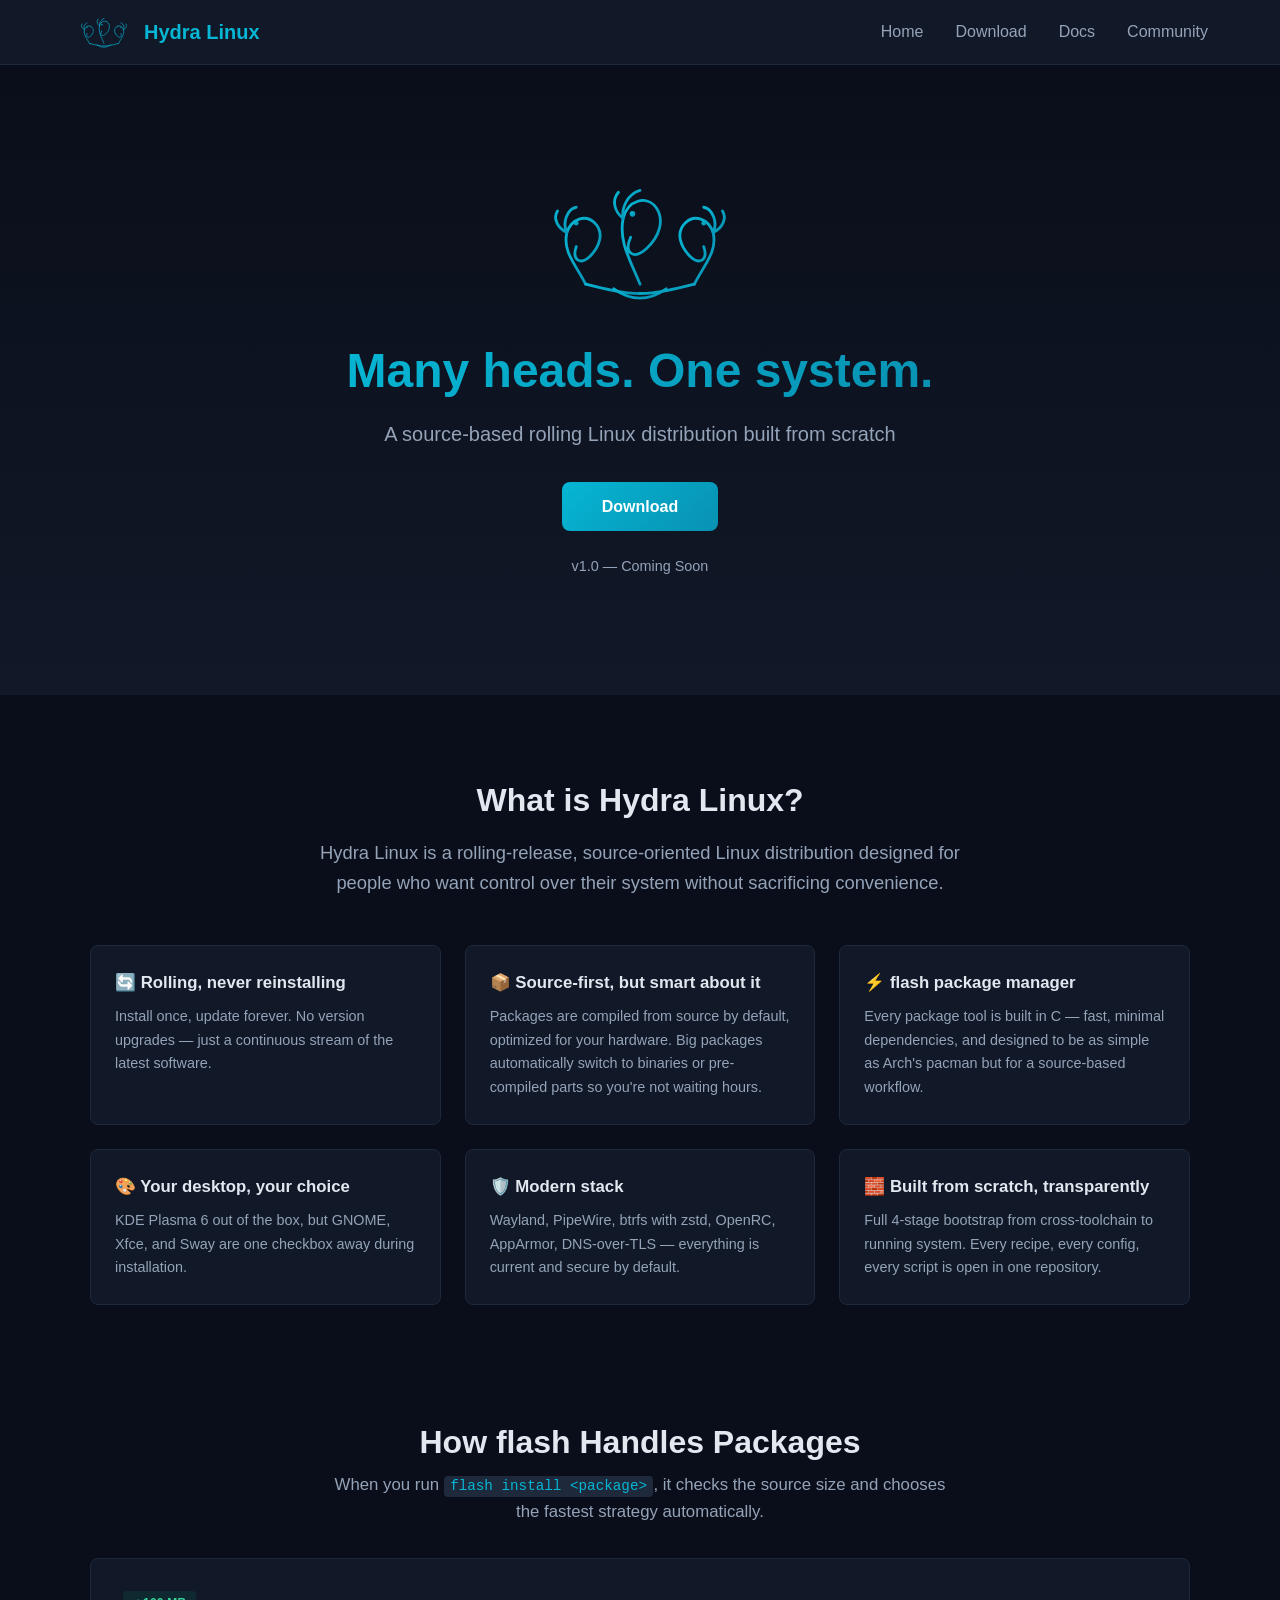
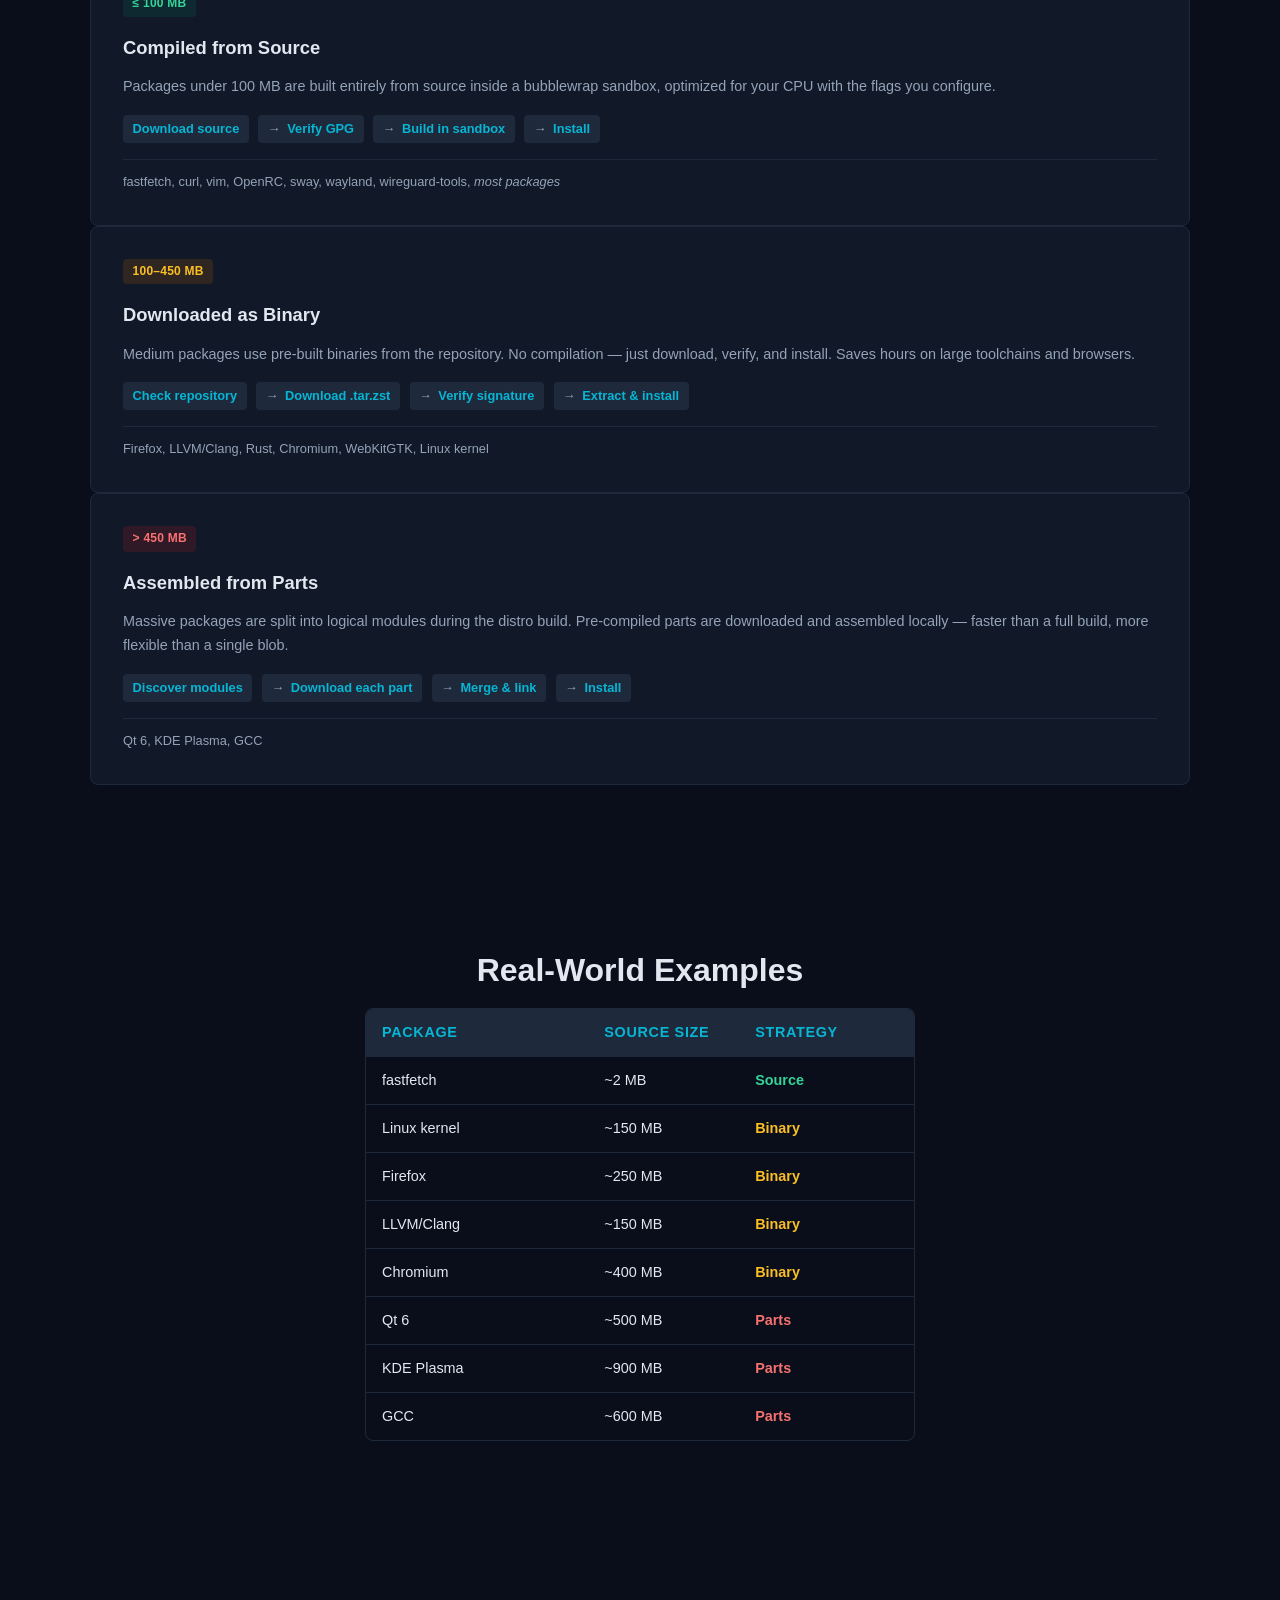
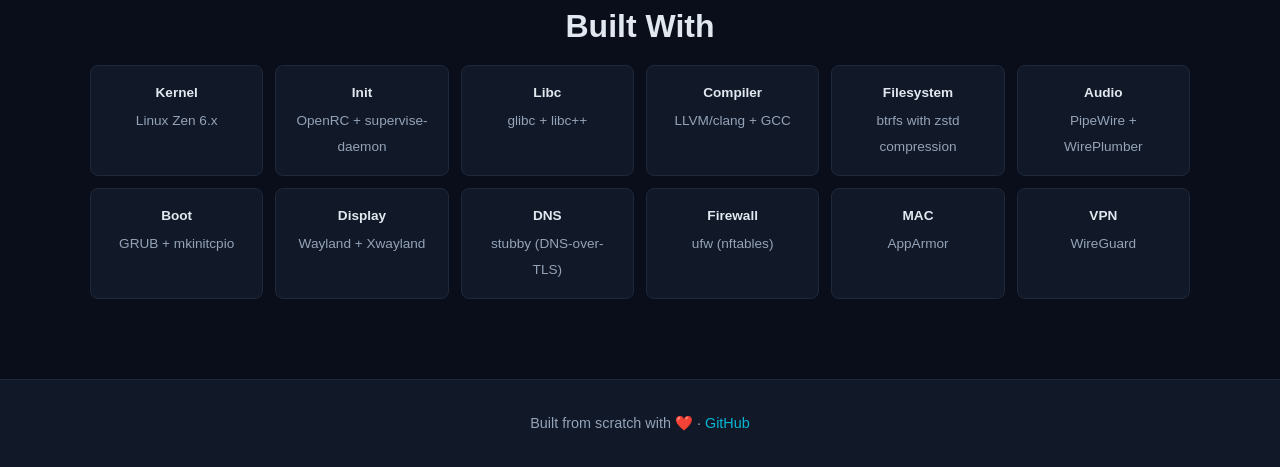
==== docs/index.html @ ce66e2d3 "Redesign homepage: cleaner tiers, added 'What is Hydra Linux?' section" ====
<!DOCTYPE html>
<html lang="en">
<head>
<meta charset="UTF-8">
<meta name="viewport" content="width=device-width,initial-scale=1.0">
<title>Hydra Linux — Many heads. One system.</title>
<link rel="stylesheet" href="css/style.css">
<link rel="icon" type="image/svg+xml" href="assets/logo.svg">
</head>
<body>
<nav><div class="nav-inner">
<a href="/" class="logo"><img src="assets/logo.svg" alt="" height="32"><span>Hydra Linux</span></a>
<div class="nav-links"><a href="/">Home</a><a href="download.html">Download</a><a href="pages/docs.html">Docs</a><a href="pages/community.html">Community</a></div>
</div></nav>

<section class="hero"><div class="hero-content">
<img src="assets/logo.svg" alt="" class="hero-logo">
<h1>Many heads. One system.</h1>
<p class="subtitle">A source-based rolling Linux distribution built from scratch</p>
<a href="download.html" class="btn-primary">Download</a>
<p class="release-info">v1.0 — Coming Soon</p>
</div></section>

<section class="about"><div class="about-inner">
<h2>What is Hydra Linux?</h2>
<p class="about-lede">Hydra Linux is a rolling-release, source-oriented Linux distribution designed for people who want control over their system without sacrificing convenience.</p>
<div class="about-grid">
<div class="about-item">
<h4>🔄 Rolling, never reinstalling</h4>
<p>Install once, update forever. No version upgrades — just a continuous stream of the latest software.</p>
</div>
<div class="about-item">
<h4>📦 Source-first, but smart about it</h4>
<p>Packages are compiled from source by default, optimized for your hardware. Big packages automatically switch to binaries or pre-compiled parts so you're not waiting hours.</p>
</div>
<div class="about-item">
<h4>⚡ flash package manager</h4>
<p>Every package tool is built in C — fast, minimal dependencies, and designed to be as simple as Arch's pacman but for a source-based workflow.</p>
</div>
<div class="about-item">
<h4>🎨 Your desktop, your choice</h4>
<p>KDE Plasma 6 out of the box, but GNOME, Xfce, and Sway are one checkbox away during installation.</p>
</div>
<div class="about-item">
<h4>🛡️ Modern stack</h4>
<p>Wayland, PipeWire, btrfs with zstd, OpenRC, AppArmor, DNS-over-TLS — everything is current and secure by default.</p>
</div>
<div class="about-item">
<h4>🧱 Built from scratch, transparently</h4>
<p>Full 4-stage bootstrap from cross-toolchain to running system. Every recipe, every config, every script is open in one repository.</p>
</div>
</div>
</div></section>

<section class="section-header"><h2>How flash Handles Packages</h2><p class="section-sub">When you run <code>flash install &lt;package&gt;</code>, it checks the source size and chooses the fastest strategy automatically.</p></section>

<section class="tiers"><div class="tiers-inner">
<div class="tier-card">
<div class="tier-label label-source">≤ 100 MB</div>
<h3>Compiled from Source</h3>
<p>Packages under 100 MB are built entirely from source inside a bubblewrap sandbox, optimized for your CPU with the flags you configure.</p>
<div class="tier-steps"><span>Download source</span><span>Verify GPG</span><span>Build in sandbox</span><span>Install</span></div>
<span class="tier-examples">fastfetch, curl, vim, OpenRC, sway, wayland, wireguard-tools, <em>most packages</em></span>
</div>

<div class="tier-card">
<div class="tier-label label-binary">100–450 MB</div>
<h3>Downloaded as Binary</h3>
<p>Medium packages use pre-built binaries from the repository. No compilation — just download, verify, and install. Saves hours on large toolchains and browsers.</p>
<div class="tier-steps"><span>Check repository</span><span>Download .tar.zst</span><span>Verify signature</span><span>Extract &amp; install</span></div>
<span class="tier-examples">Firefox, LLVM/Clang, Rust, Chromium, WebKitGTK, Linux kernel</span>
</div>

<div class="tier-card">
<div class="tier-label label-parts">> 450 MB</div>
<h3>Assembled from Parts</h3>
<p>Massive packages are split into logical modules during the distro build. Pre-compiled parts are downloaded and assembled locally — faster than a full build, more flexible than a single blob.</p>
<div class="tier-steps"><span>Discover modules</span><span>Download each part</span><span>Merge &amp; link</span><span>Install</span></div>
<span class="tier-examples">Qt 6, KDE Plasma, GCC</span>
</div>
</div></section>

<section class="examples"><div class="examples-inner">
<h2>Real-World Examples</h2>
<div class="examples-table">
<div class="ex-row ex-head"><span>Package</span><span>Source Size</span><span>Strategy</span></div>
<div class="ex-row"><span>fastfetch</span><span>~2 MB</span><span class="tag tag-source">Source</span></div>
<div class="ex-row"><span>Linux kernel</span><span>~150 MB</span><span class="tag tag-binary">Binary</span></div>
<div class="ex-row"><span>Firefox</span><span>~250 MB</span><span class="tag tag-binary">Binary</span></div>
<div class="ex-row"><span>LLVM/Clang</span><span>~150 MB</span><span class="tag tag-binary">Binary</span></div>
<div class="ex-row"><span>Chromium</span><span>~400 MB</span><span class="tag tag-binary">Binary</span></div>
<div class="ex-row"><span>Qt 6</span><span>~500 MB</span><span class="tag tag-parts">Parts</span></div>
<div class="ex-row"><span>KDE Plasma</span><span>~900 MB</span><span class="tag tag-parts">Parts</span></div>
<div class="ex-row"><span>GCC</span><span>~600 MB</span><span class="tag tag-parts">Parts</span></div>
</div>
</div></section>

<section class="specs"><div class="specs-inner">
<h2>Built With</h2>
<div class="spec-grid">
<div><strong>Kernel</strong><span>Linux Zen 6.x</span></div>
<div><strong>Init</strong><span>OpenRC + supervise-daemon</span></div>
<div><strong>Libc</strong><span>glibc + libc++</span></div>
<div><strong>Compiler</strong><span>LLVM/clang + GCC</span></div>
<div><strong>Filesystem</strong><span>btrfs with zstd compression</span></div>
<div><strong>Audio</strong><span>PipeWire + WirePlumber</span></div>
<div><strong>Boot</strong><span>GRUB + mkinitcpio</span></div>
<div><strong>Display</strong><span>Wayland + Xwayland</span></div>
<div><strong>DNS</strong><span>stubby (DNS-over-TLS)</span></div>
<div><strong>Firewall</strong><span>ufw (nftables)</span></div>
<div><strong>MAC</strong><span>AppArmor</span></div>
<div><strong>VPN</strong><span>WireGuard</span></div>
</div>
</div></section>

<footer><p>Built from scratch with ❤️ &middot; <a href="https://github.com/Hydra-Linux/hydra-linux">GitHub</a></p></footer>
</body></html>
---- docs/css/style.css ----
:root {
  --bg: #0a0e1a;
  --bg2: #111827;
  --bg3: #1e293b;
  --accent: #06b6d4;
  --accent2: #0891b2;
  --text: #e2e8f0;
  --text2: #94a3b8;
  --border: #1e293b;
  --radius: 8px;
}
* { margin: 0; padding: 0; box-sizing: border-box; }
body {
  font-family: -apple-system, BlinkMacSystemFont, "Segoe UI", Roboto, sans-serif;
  background: var(--bg); color: var(--text); line-height: 1.6; display: flex; flex-direction: column; min-height: 100vh;
}
a { color: var(--accent); text-decoration: none; }
a:hover { text-decoration: underline; }
code { color: var(--accent); background: var(--bg3); padding: 0.15rem 0.4rem; border-radius: 4px; font-size: 0.85em; }
h2 { text-align: center; font-size: 2rem; margin-bottom: 0.75rem; }

/* Navigation */
nav { background: var(--bg2); border-bottom: 1px solid var(--border); position: sticky; top: 0; z-index: 100; }
.nav-inner { max-width: 1200px; margin: 0 auto; padding: 1rem 2rem; display: flex; align-items: center; justify-content: space-between; }
.logo { display: flex; align-items: center; gap: 0.5rem; text-decoration: none; color: var(--text); font-size: 1.25rem; font-weight: 700; }
.logo span { color: var(--accent); }
.logo:hover { text-decoration: none; }
.nav-links { display: flex; gap: 2rem; }
.nav-links a { color: var(--text2); text-decoration: none; transition: color 0.2s; }
.nav-links a:hover { color: var(--accent); text-decoration: none; }

/* Hero */
.hero { display: flex; align-items: center; justify-content: center; min-height: 70vh; text-align: center; padding: 2rem; background: linear-gradient(180deg,var(--bg)0%,var(--bg2)100%); }
.hero-content { max-width: 700px; }
.hero-logo { height: 120px; margin-bottom: 1.5rem; }
.hero h1 { font-size: 3rem; margin-bottom: 0.5rem; background: linear-gradient(135deg,var(--accent),var(--accent2)); -webkit-background-clip: text; -webkit-text-fill-color: transparent; background-clip: text; }
.subtitle { font-size: 1.25rem; color: var(--text2); margin-bottom: 2rem; }
.release-info { margin-top: 1.5rem; color: var(--text2); font-size: 0.9rem; }
.btn-primary {
  display: inline-block; padding: 0.75rem 2.5rem;
  background: linear-gradient(135deg,var(--accent),var(--accent2)); color: #fff; text-decoration: none;
  border-radius: var(--radius); font-weight: 600; transition: transform 0.2s, box-shadow 0.2s;
}
.btn-primary:hover { transform: translateY(-2px); box-shadow: 0 4px 20px rgba(6,182,212,0.3); text-decoration: none; }

/* About */
.about, .tiers, .examples, .specs { padding: 5rem 2rem; }
.about-inner, .tiers-inner, .examples-inner, .specs-inner { max-width: 1100px; margin: 0 auto; }
.about-lede { text-align: center; color: var(--text2); font-size: 1.15rem; max-width: 700px; margin: 0 auto 3rem; }
.about-grid { display: grid; grid-template-columns: repeat(auto-fit,minmax(300px,1fr)); gap: 1.5rem; }
.about-item { background: var(--bg2); border: 1px solid var(--border); border-radius: var(--radius); padding: 1.5rem; transition: border-color 0.2s; }
.about-item:hover { border-color: var(--accent); }
.about-item h4 { margin-bottom: 0.5rem; font-size: 1.05rem; }
.about-item p { color: var(--text2); font-size: 0.9rem; line-height: 1.65; }

/* Section headers */
.section-header { text-align: center; padding: 2rem 2rem 0; margin: 0 auto; max-width: 700px; }
.section-sub { color: var(--text2); font-size: 1.05rem; margin-top: -0.5rem; }

/* Tier cards */
.tiers { padding-top: 2rem; }
.tier-cards { display: grid; grid-template-columns: repeat(3,1fr); gap: 1.5rem; }
.tier-card { background: var(--bg2); border: 1px solid var(--border); border-radius: var(--radius); padding: 2rem; display: flex; flex-direction: column; transition: border-color 0.2s; }
.tier-card:hover { border-color: var(--accent); }
.tier-label { display: inline-block; padding: 0.2rem 0.6rem; border-radius: 4px; font-size: 0.75rem; font-weight: 700; letter-spacing: 0.02em; margin-bottom: 1rem; width: fit-content; }
.label-source { background: rgba(5,150,105,0.15); color: #34d399; }
.label-binary { background: rgba(217,119,6,0.15); color: #fbbf24; }
.label-parts { background: rgba(220,38,38,0.15); color: #f87171; }
.tier-card h3 { font-size: 1.15rem; margin-bottom: 0.75rem; }
.tier-card p { color: var(--text2); font-size: 0.9rem; line-height: 1.7; flex: 1; }
.tier-steps { display: flex; flex-wrap: wrap; gap: 0.3rem; margin: 1rem 0; }
.tier-steps span {
  background: var(--bg3); padding: 0.25rem 0.6rem; border-radius: 4px; font-size: 0.8rem; color: var(--accent); font-weight: 600;
}
.tier-steps span + span { margin-left: 0.3rem; }
.tier-steps span + span::before { content: "→"; color: var(--text2); margin-right: 0.4rem; font-weight: 400; }
.tier-examples { font-size: 0.8rem; color: var(--text2); padding-top: 0.75rem; border-top: 1px solid var(--border); }
.tier-examples em { color: var(--text2); }

/* Examples table */
.examples-table { max-width: 550px; margin: 0 auto; border: 1px solid var(--border); border-radius: var(--radius); overflow: hidden; }
.ex-row { display: grid; grid-template-columns: 1.5fr 1fr 1fr; padding: 0.75rem 1rem; gap: 0.5rem; align-items: center; }
.ex-row + .ex-row { border-top: 1px solid var(--border); }
.ex-head { background: var(--bg3); color: var(--accent); font-weight: 600; font-size: 0.85rem; text-transform: uppercase; letter-spacing: 0.05em; }
.ex-row span { font-size: 0.9rem; }
.tag { font-weight: 700; font-size: 0.85rem; }
.tag-source { color: #34d399; }
.tag-binary { color: #fbbf24; }
.tag-parts { color: #f87171; }

/* Specs grid */
.spec-grid { display: grid; grid-template-columns: repeat(auto-fit,minmax(160px,1fr)); gap: 0.75rem; }
.spec-grid div { background: var(--bg2); padding: 1rem; border-radius: var(--radius); border: 1px solid var(--border); text-align: center; }
.spec-grid strong { display: block; color: var(--text); font-size: 0.85rem; margin-bottom: 0.25rem; }
.spec-grid span { color: var(--text2); font-size: 0.85rem; }

/* Pages */
.page-header { text-align: center; padding: 4rem 2rem 2rem; background: linear-gradient(180deg,var(--bg)0%,var(--bg2)100%); }
.page-header h1 { font-size: 2.5rem; color: var(--accent); }
.download-options, .doc-links, .community-channels, .requirements { max-width: 800px; margin: 0 auto; padding: 2rem; }
.download-options { display: grid; gap: 1.5rem; }
.doc-links, .community-channels { display: grid; gap: 1.5rem; grid-template-columns: repeat(auto-fit,minmax(300px,1fr)); }
.download-card, .doc-card, .channel-card { background: var(--bg2); border: 1px solid var(--border); border-radius: var(--radius); padding: 2rem; transition: border-color 0.2s; }
.download-card:hover, .doc-card:hover, .channel-card:hover { border-color: var(--accent); }
.download-card h3, .doc-card h3, .channel-card h3 { margin-bottom: 0.75rem; color: var(--accent); }
.download-card p, .doc-card p, .channel-card p { color: var(--text2); font-size: 0.9rem; }
.coming-soon { display: inline-block; padding: 0.25rem 0.75rem; background: rgba(6,182,212,0.1); color: var(--accent); border-radius: 999px; font-size: 0.8rem; margin-top: 1rem; }
.download-card a, .doc-card a, .channel-card a { display: inline-block; margin-top: 1rem; }
.btn-secondary {
  display: inline-block; padding: 0.5rem 1.5rem; border: 1px solid var(--accent); color: var(--accent);
  text-decoration: none; border-radius: var(--radius); transition: background 0.2s;
}
.btn-secondary:hover { background: rgba(6,182,212,0.1); text-decoration: none; }
.requirements h2 { margin-bottom: 1.5rem; }
table { width: 100%; border-collapse: collapse; }
td { padding: 0.75rem 1rem; border-bottom: 1px solid var(--border); }
td:first-child { font-weight: 600; width: 40%; }
td:last-child { color: var(--text2); }

/* Footer */
footer { margin-top: auto; text-align: center; padding: 2rem; background: var(--bg2); border-top: 1px solid var(--border); color: var(--text2); font-size: 0.9rem; }
footer a { color: var(--accent); }

/* Responsive */
@media (max-width: 900px) {
  .tier-cards { grid-template-columns: 1fr; }
}
@media (max-width: 768px) {
  .hero h1 { font-size: 2rem; }
  .hero-logo { height: 80px; }
  .nav-links { gap: 1rem; }
  .about-grid { grid-template-columns: 1fr; }
  .ex-row { grid-template-columns: 1fr 1fr 1fr; font-size: 0.85rem; }
  .doc-links, .community-channels { grid-template-columns: 1fr; }
}
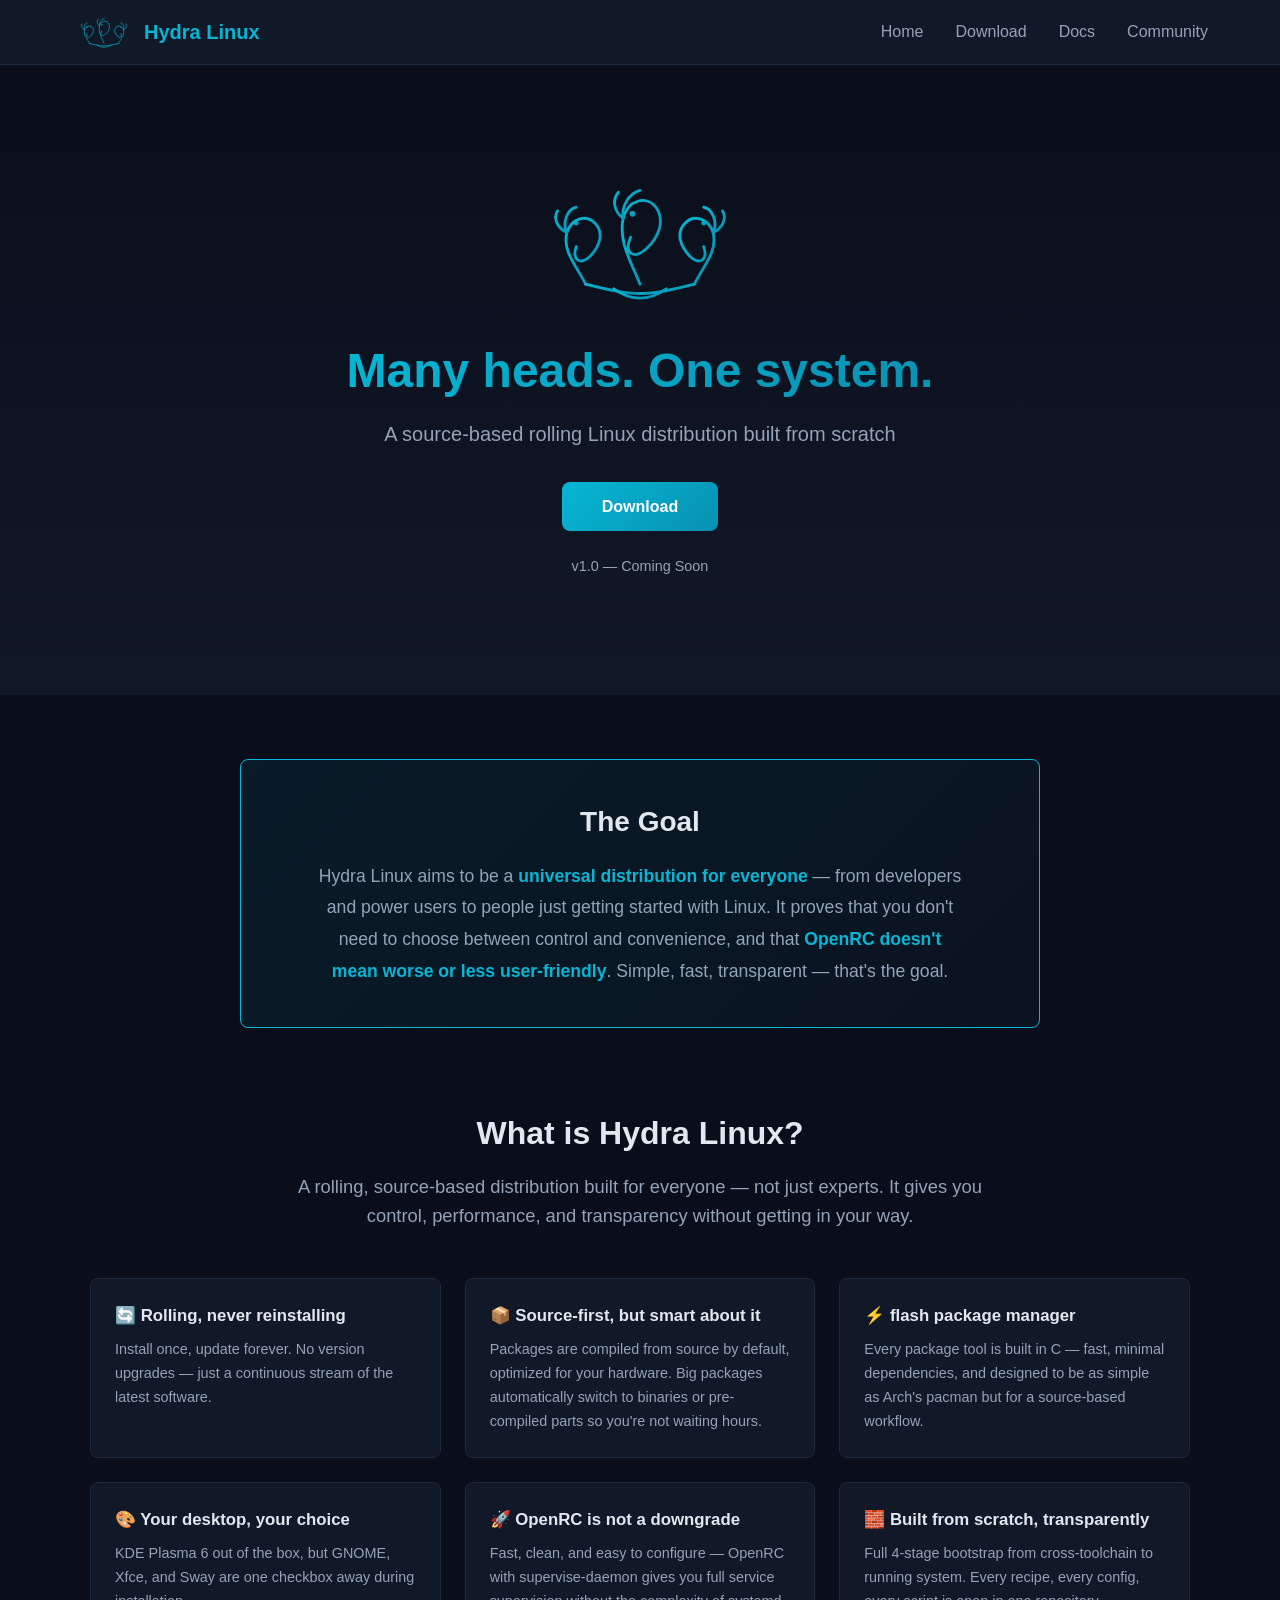
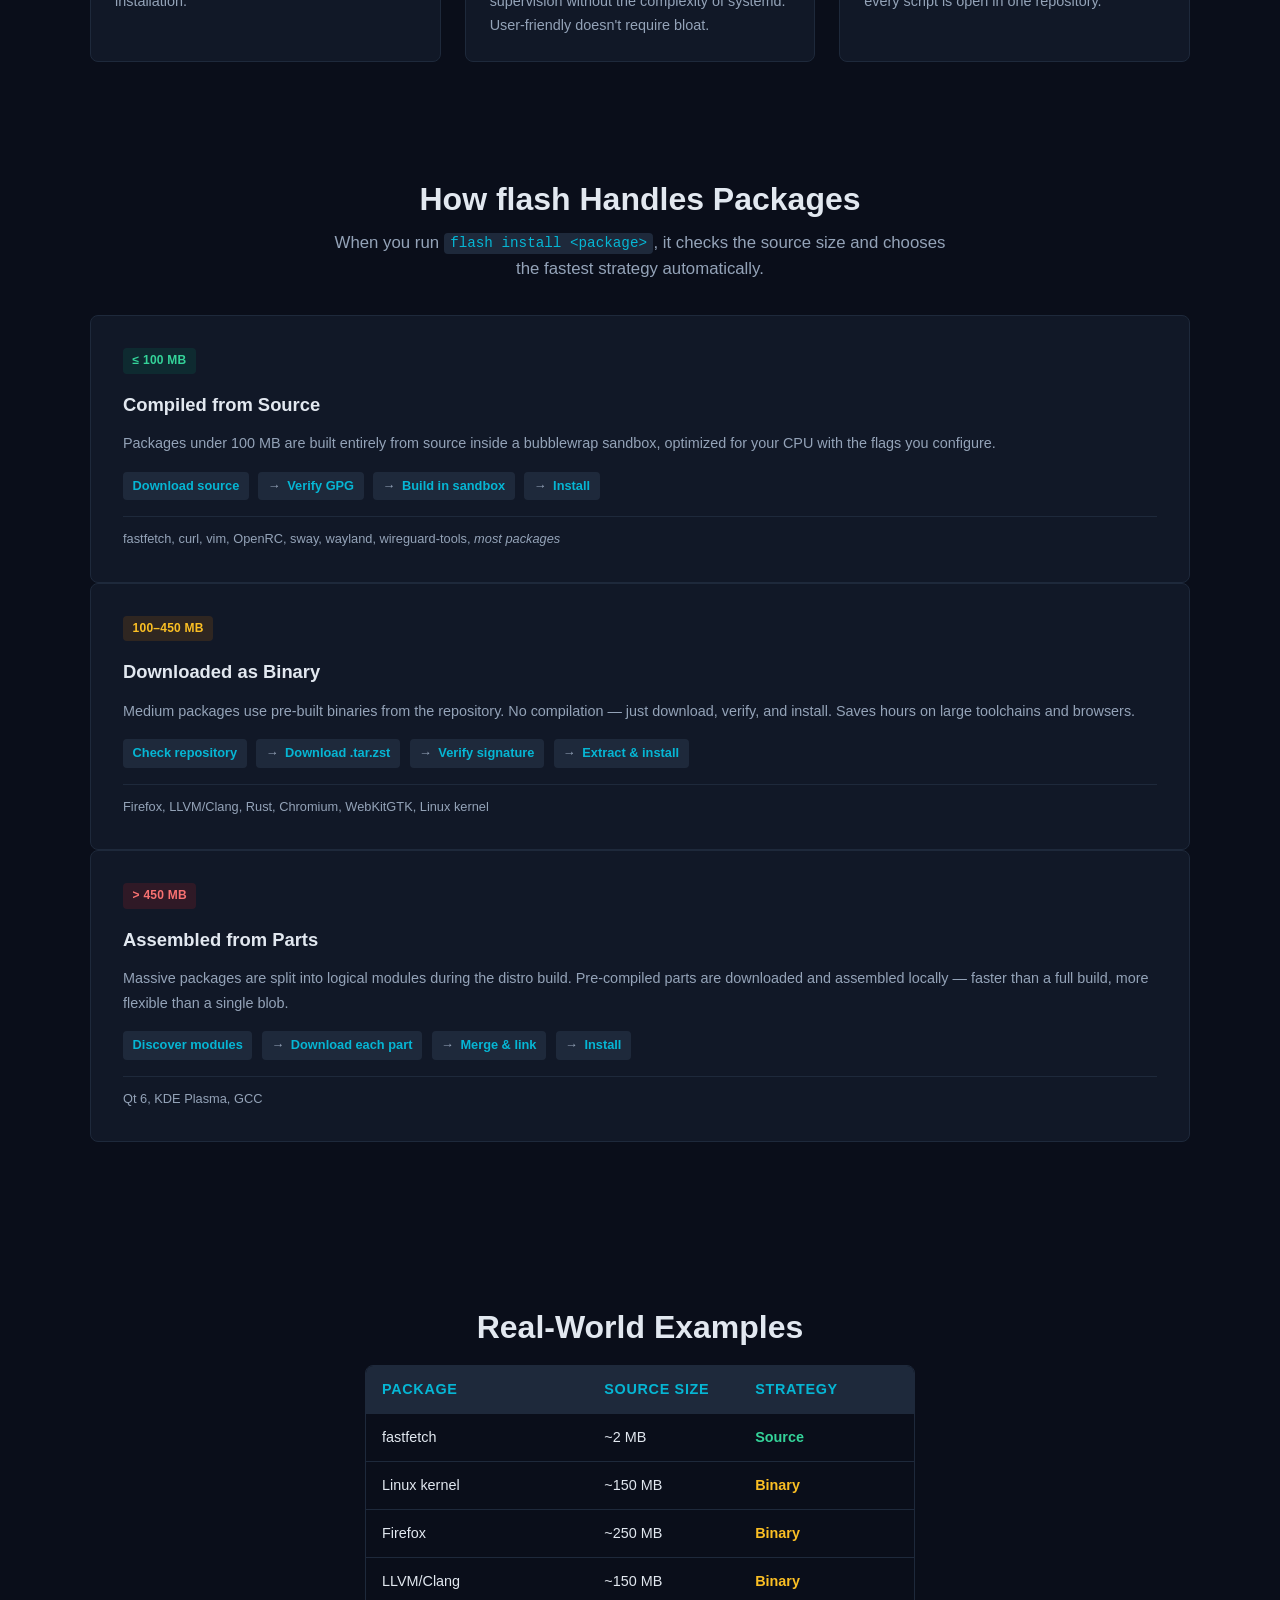
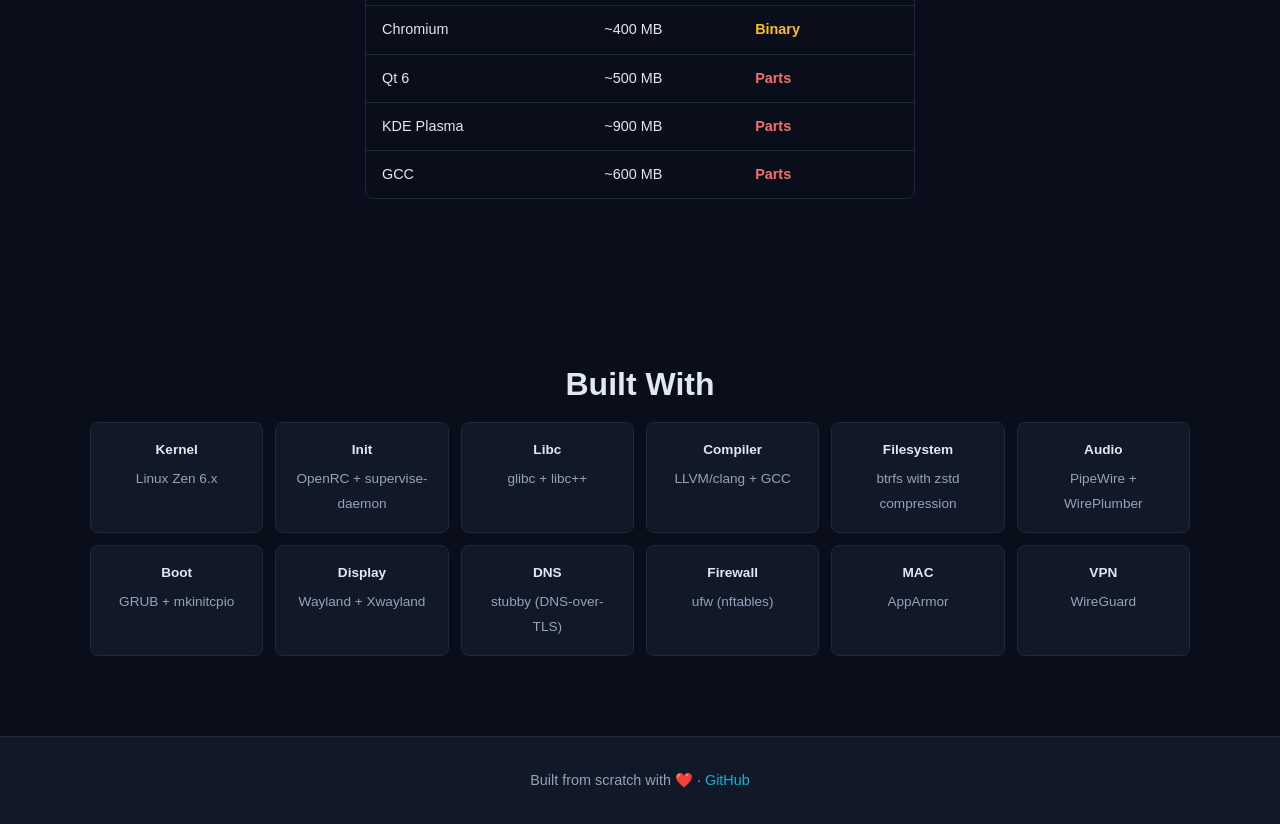
==== commit 9aef28ea: "Add project goal: universal distro + OpenRC isn't a downgrade" ====
--- a/docs/index.html
+++ b/docs/index.html
@@ -21,9 +21,16 @@
 <p class="release-info">v1.0 — Coming Soon</p>
 </div></section>
 
+<section class="philosophy"><div class="philosophy-inner">
+<div class="philosophy-card">
+<h2>The Goal</h2>
+<p>Hydra Linux aims to be a <strong>universal distribution for everyone</strong> — from developers and power users to people just getting started with Linux. It proves that you don't need to choose between control and convenience, and that <strong>OpenRC doesn't mean worse or less user-friendly</strong>. Simple, fast, transparent — that's the goal.</p>
+</div>
+</div></section>
+
 <section class="about"><div class="about-inner">
 <h2>What is Hydra Linux?</h2>
-<p class="about-lede">Hydra Linux is a rolling-release, source-oriented Linux distribution designed for people who want control over their system without sacrificing convenience.</p>
+<p class="about-lede">A rolling, source-based distribution built for everyone — not just experts. It gives you control, performance, and transparency without getting in your way.</p>
 <div class="about-grid">
 <div class="about-item">
 <h4>🔄 Rolling, never reinstalling</h4>
@@ -42,8 +49,8 @@
 <p>KDE Plasma 6 out of the box, but GNOME, Xfce, and Sway are one checkbox away during installation.</p>
 </div>
 <div class="about-item">
-<h4>🛡️ Modern stack</h4>
-<p>Wayland, PipeWire, btrfs with zstd, OpenRC, AppArmor, DNS-over-TLS — everything is current and secure by default.</p>
+<h4>🚀 OpenRC is not a downgrade</h4>
+<p>Fast, clean, and easy to configure — OpenRC with supervise-daemon gives you full service supervision without the complexity of systemd. User-friendly doesn't require bloat.</p>
 </div>
 <div class="about-item">
 <h4>🧱 Built from scratch, transparently</h4>
--- a/docs/css/style.css
+++ b/docs/css/style.css
@@ -42,6 +42,17 @@
   border-radius: var(--radius); font-weight: 600; transition: transform 0.2s, box-shadow 0.2s;
 }
 .btn-primary:hover { transform: translateY(-2px); box-shadow: 0 4px 20px rgba(6,182,212,0.3); text-decoration: none; }
+
+/* Philosophy */
+.philosophy { padding: 4rem 2rem 0; }
+.philosophy-inner { max-width: 800px; margin: 0 auto; }
+.philosophy-card {
+  background: linear-gradient(135deg, rgba(6,182,212,0.08), rgba(8,145,178,0.04));
+  border: 1px solid var(--accent); border-radius: var(--radius); padding: 2.5rem 3rem; text-align: center;
+}
+.philosophy-card h2 { font-size: 1.75rem; margin-bottom: 1rem; }
+.philosophy-card p { color: var(--text2); font-size: 1.1rem; line-height: 1.8; max-width: 650px; margin: 0 auto; }
+.philosophy-card strong { color: var(--accent); }
 
 /* About */
 .about, .tiers, .examples, .specs { padding: 5rem 2rem; }
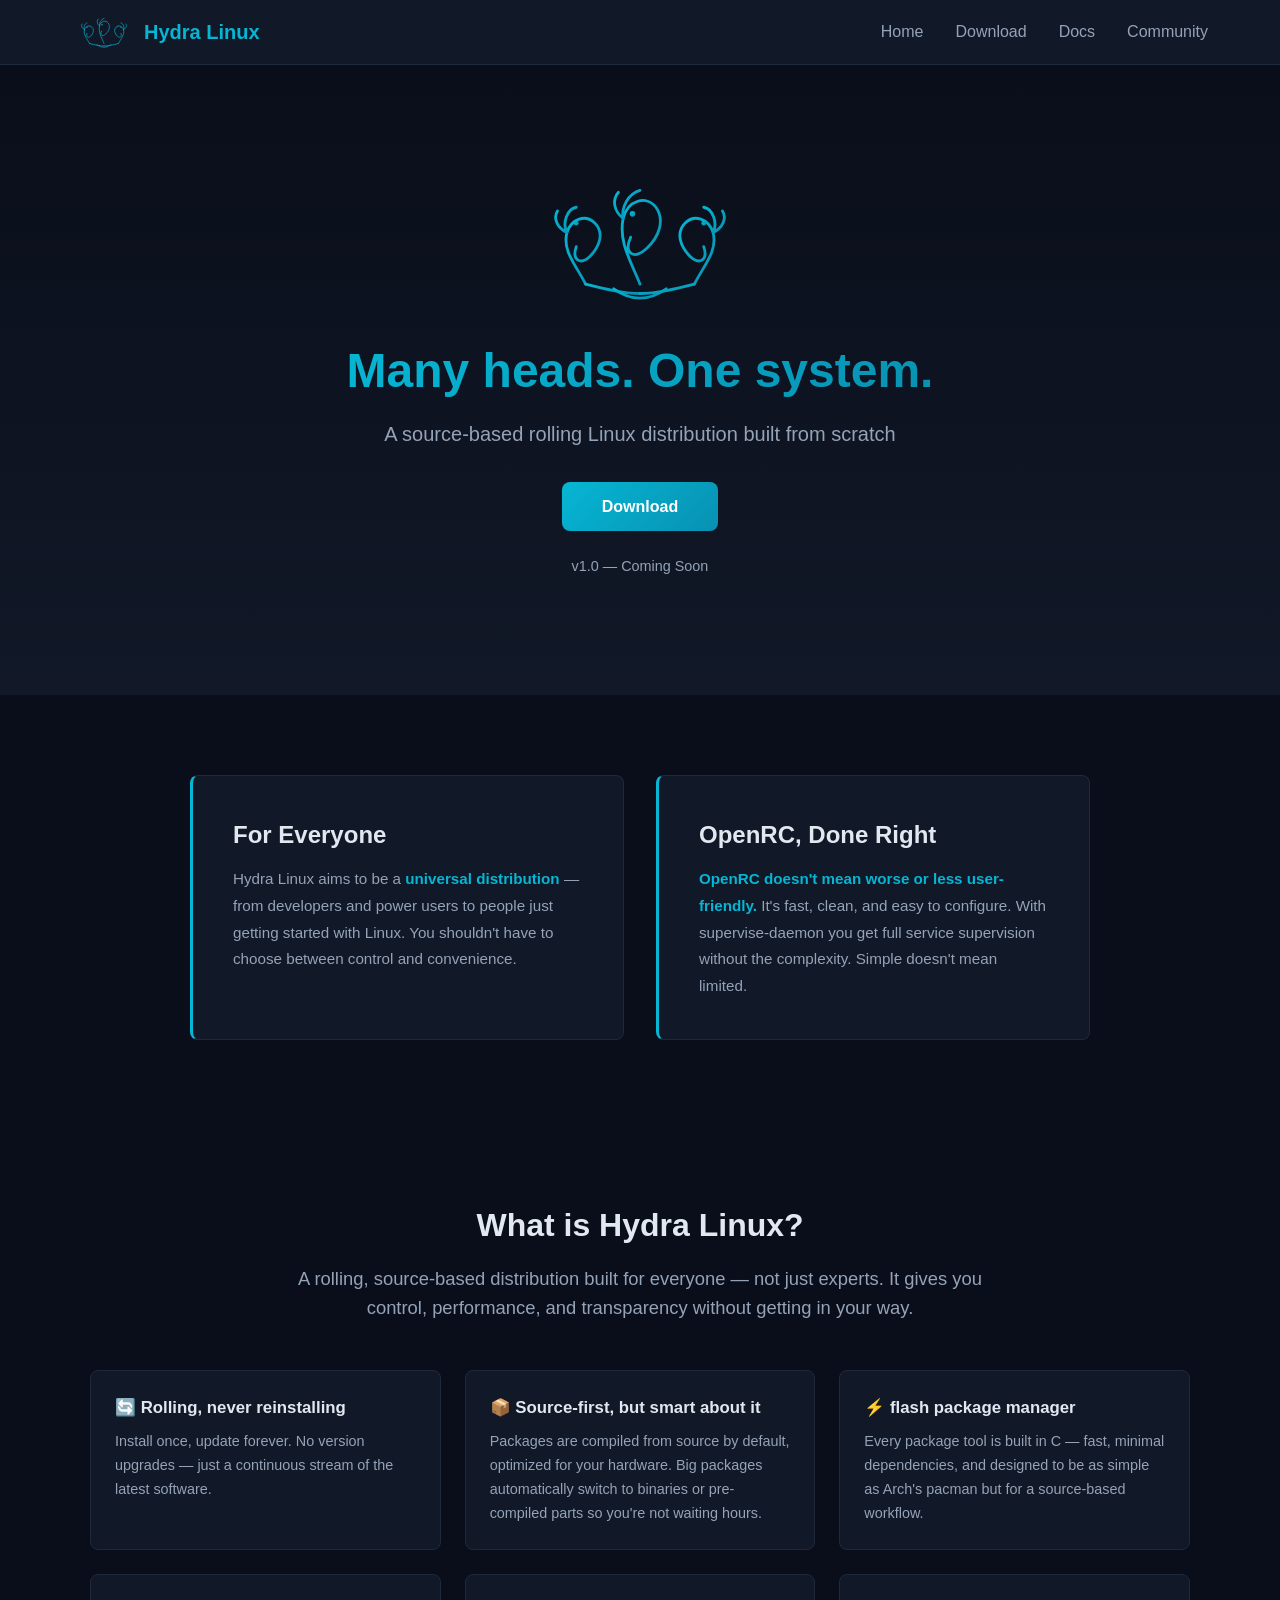
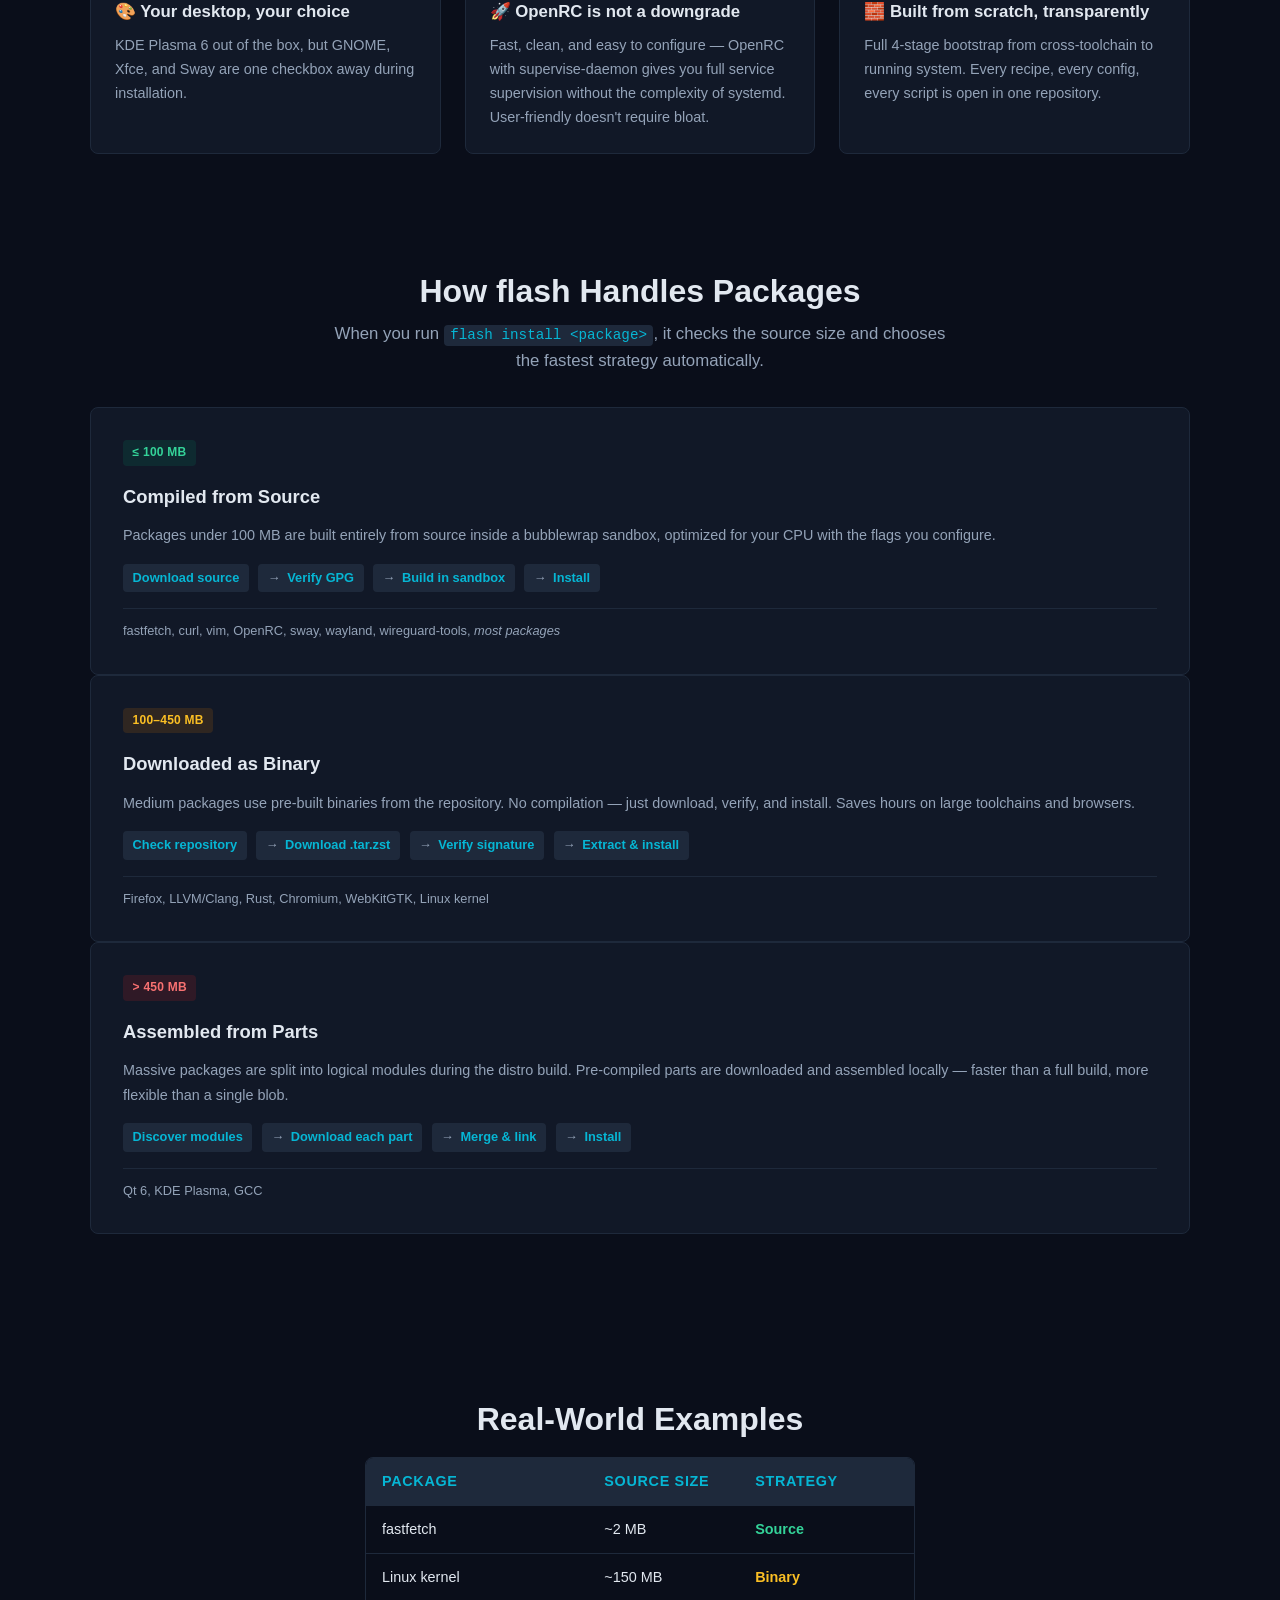
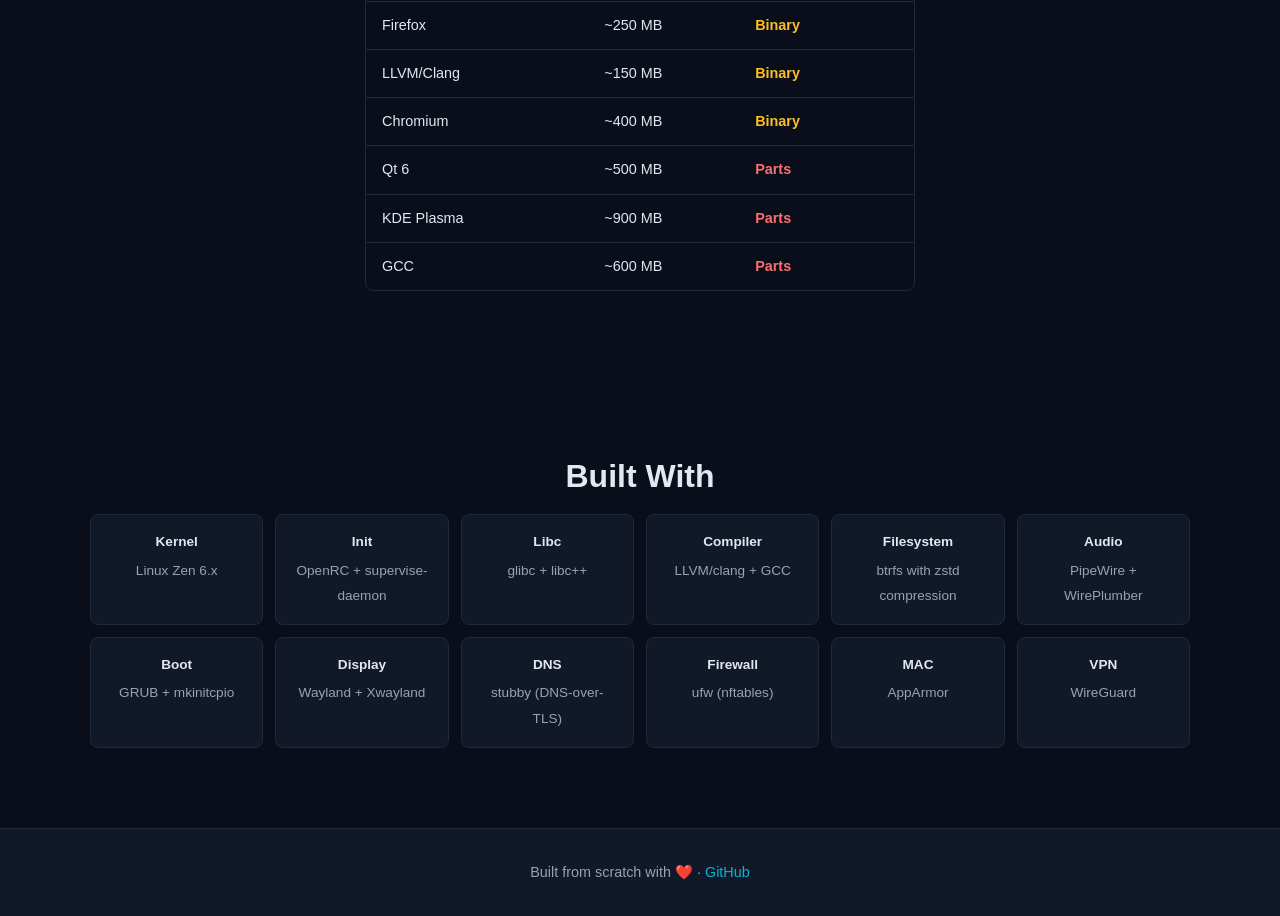
==== commit 38284ecf: "Make philosophy cards match site design — two side-by-side blocks" ====
--- a/docs/index.html
+++ b/docs/index.html
@@ -22,9 +22,13 @@
 </div></section>
 
 <section class="philosophy"><div class="philosophy-inner">
-<div class="philosophy-card">
-<h2>The Goal</h2>
-<p>Hydra Linux aims to be a <strong>universal distribution for everyone</strong> — from developers and power users to people just getting started with Linux. It proves that you don't need to choose between control and convenience, and that <strong>OpenRC doesn't mean worse or less user-friendly</strong>. Simple, fast, transparent — that's the goal.</p>
+<div class="philosophy-block">
+<h2>For Everyone</h2>
+<p>Hydra Linux aims to be a <strong>universal distribution</strong> — from developers and power users to people just getting started with Linux. You shouldn't have to choose between control and convenience.</p>
+</div>
+<div class="philosophy-block">
+<h2>OpenRC, Done Right</h2>
+<p><strong>OpenRC doesn't mean worse or less user-friendly.</strong> It's fast, clean, and easy to configure. With supervise-daemon you get full service supervision without the complexity. Simple doesn't mean limited.</p>
 </div>
 </div></section>
 
--- a/docs/css/style.css
+++ b/docs/css/style.css
@@ -44,15 +44,12 @@
 .btn-primary:hover { transform: translateY(-2px); box-shadow: 0 4px 20px rgba(6,182,212,0.3); text-decoration: none; }
 
 /* Philosophy */
-.philosophy { padding: 4rem 2rem 0; }
-.philosophy-inner { max-width: 800px; margin: 0 auto; }
-.philosophy-card {
-  background: linear-gradient(135deg, rgba(6,182,212,0.08), rgba(8,145,178,0.04));
-  border: 1px solid var(--accent); border-radius: var(--radius); padding: 2.5rem 3rem; text-align: center;
-}
-.philosophy-card h2 { font-size: 1.75rem; margin-bottom: 1rem; }
-.philosophy-card p { color: var(--text2); font-size: 1.1rem; line-height: 1.8; max-width: 650px; margin: 0 auto; }
-.philosophy-card strong { color: var(--accent); }
+.philosophy { padding: 5rem 2rem; }
+.philosophy-inner { max-width: 900px; margin: 0 auto; display: flex; gap: 2rem; align-items: stretch; }
+.philosophy-block { flex: 1; background: var(--bg2); border: 1px solid var(--border); border-radius: var(--radius); padding: 2.5rem; border-left: 3px solid var(--accent); }
+.philosophy-block h2 { text-align: left; font-size: 1.5rem; margin-bottom: 0.75rem; }
+.philosophy-block p { color: var(--text2); font-size: 0.95rem; line-height: 1.75; }
+.philosophy-block strong { color: var(--accent); }
 
 /* About */
 .about, .tiers, .examples, .specs { padding: 5rem 2rem; }
@@ -140,6 +137,7 @@
   .hero h1 { font-size: 2rem; }
   .hero-logo { height: 80px; }
   .nav-links { gap: 1rem; }
+  .philosophy-inner { flex-direction: column; }
   .about-grid { grid-template-columns: 1fr; }
   .ex-row { grid-template-columns: 1fr 1fr 1fr; font-size: 0.85rem; }
   .doc-links, .community-channels { grid-template-columns: 1fr; }
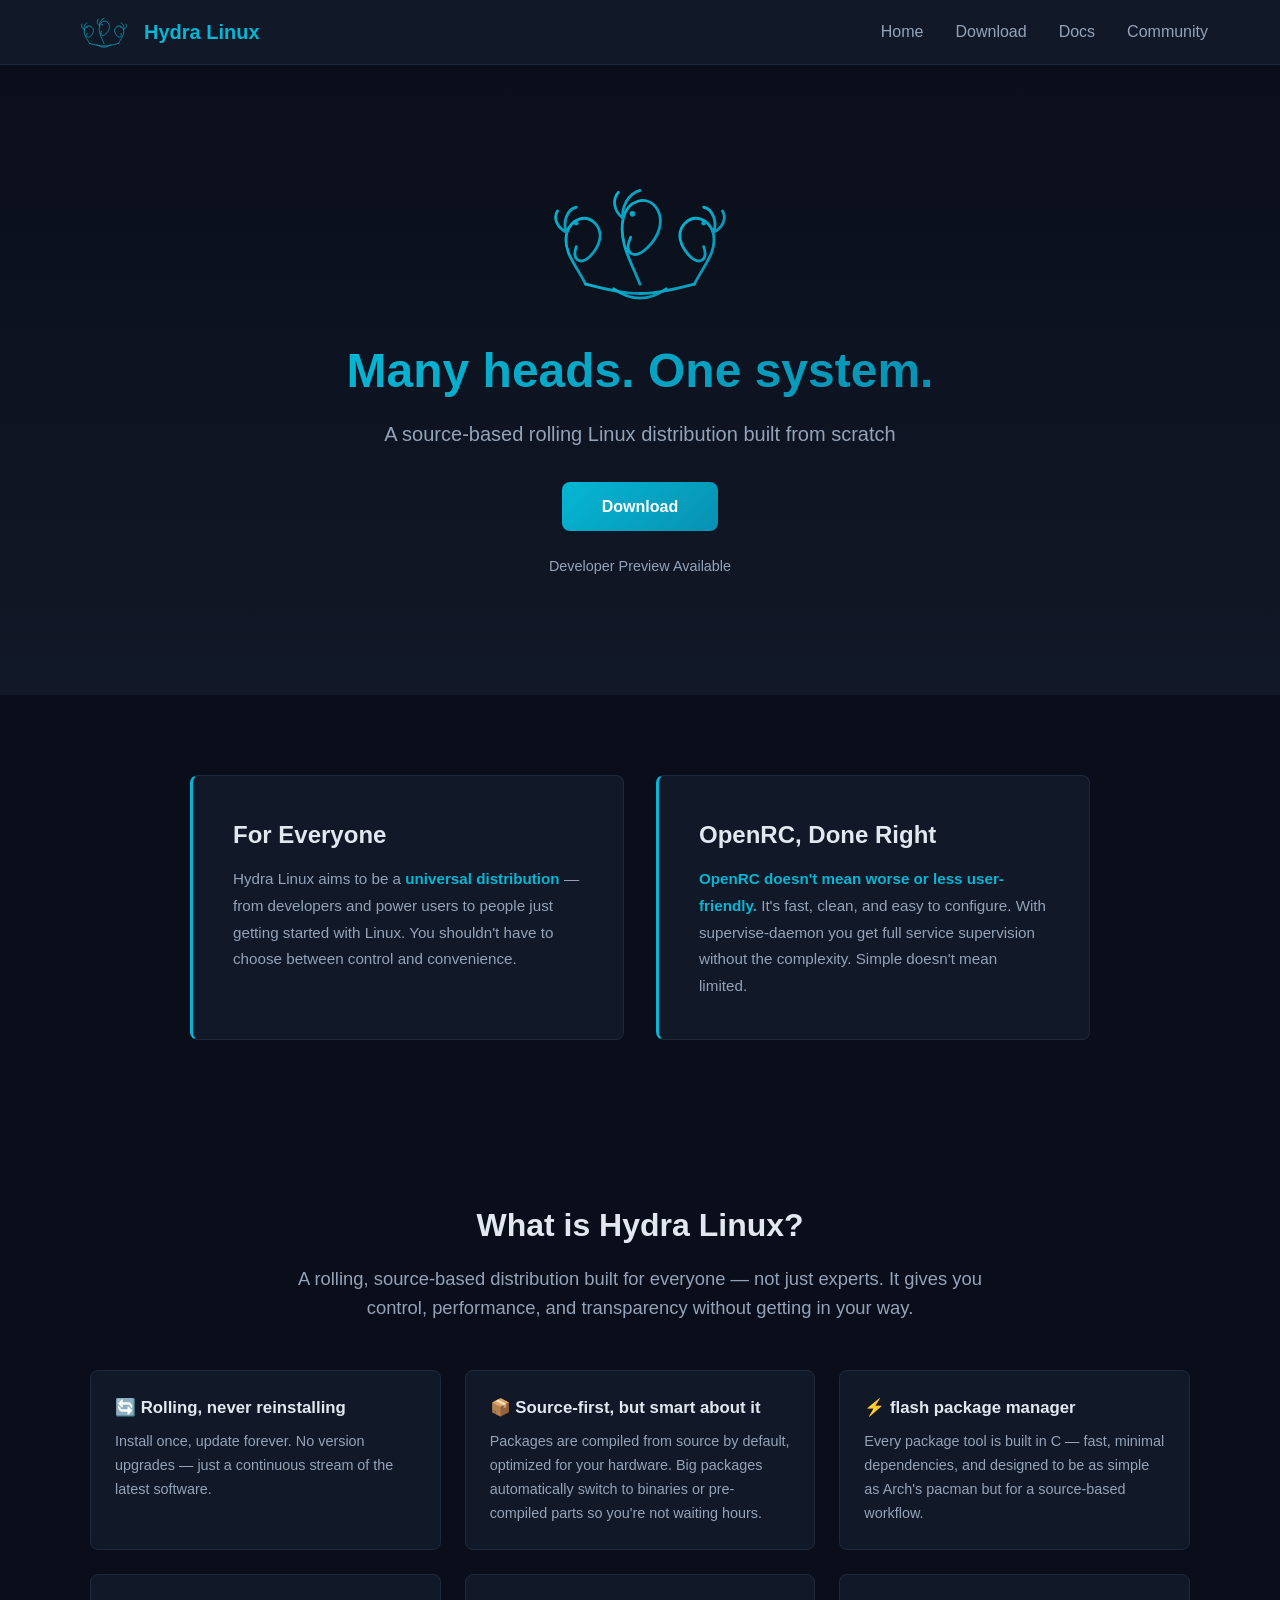
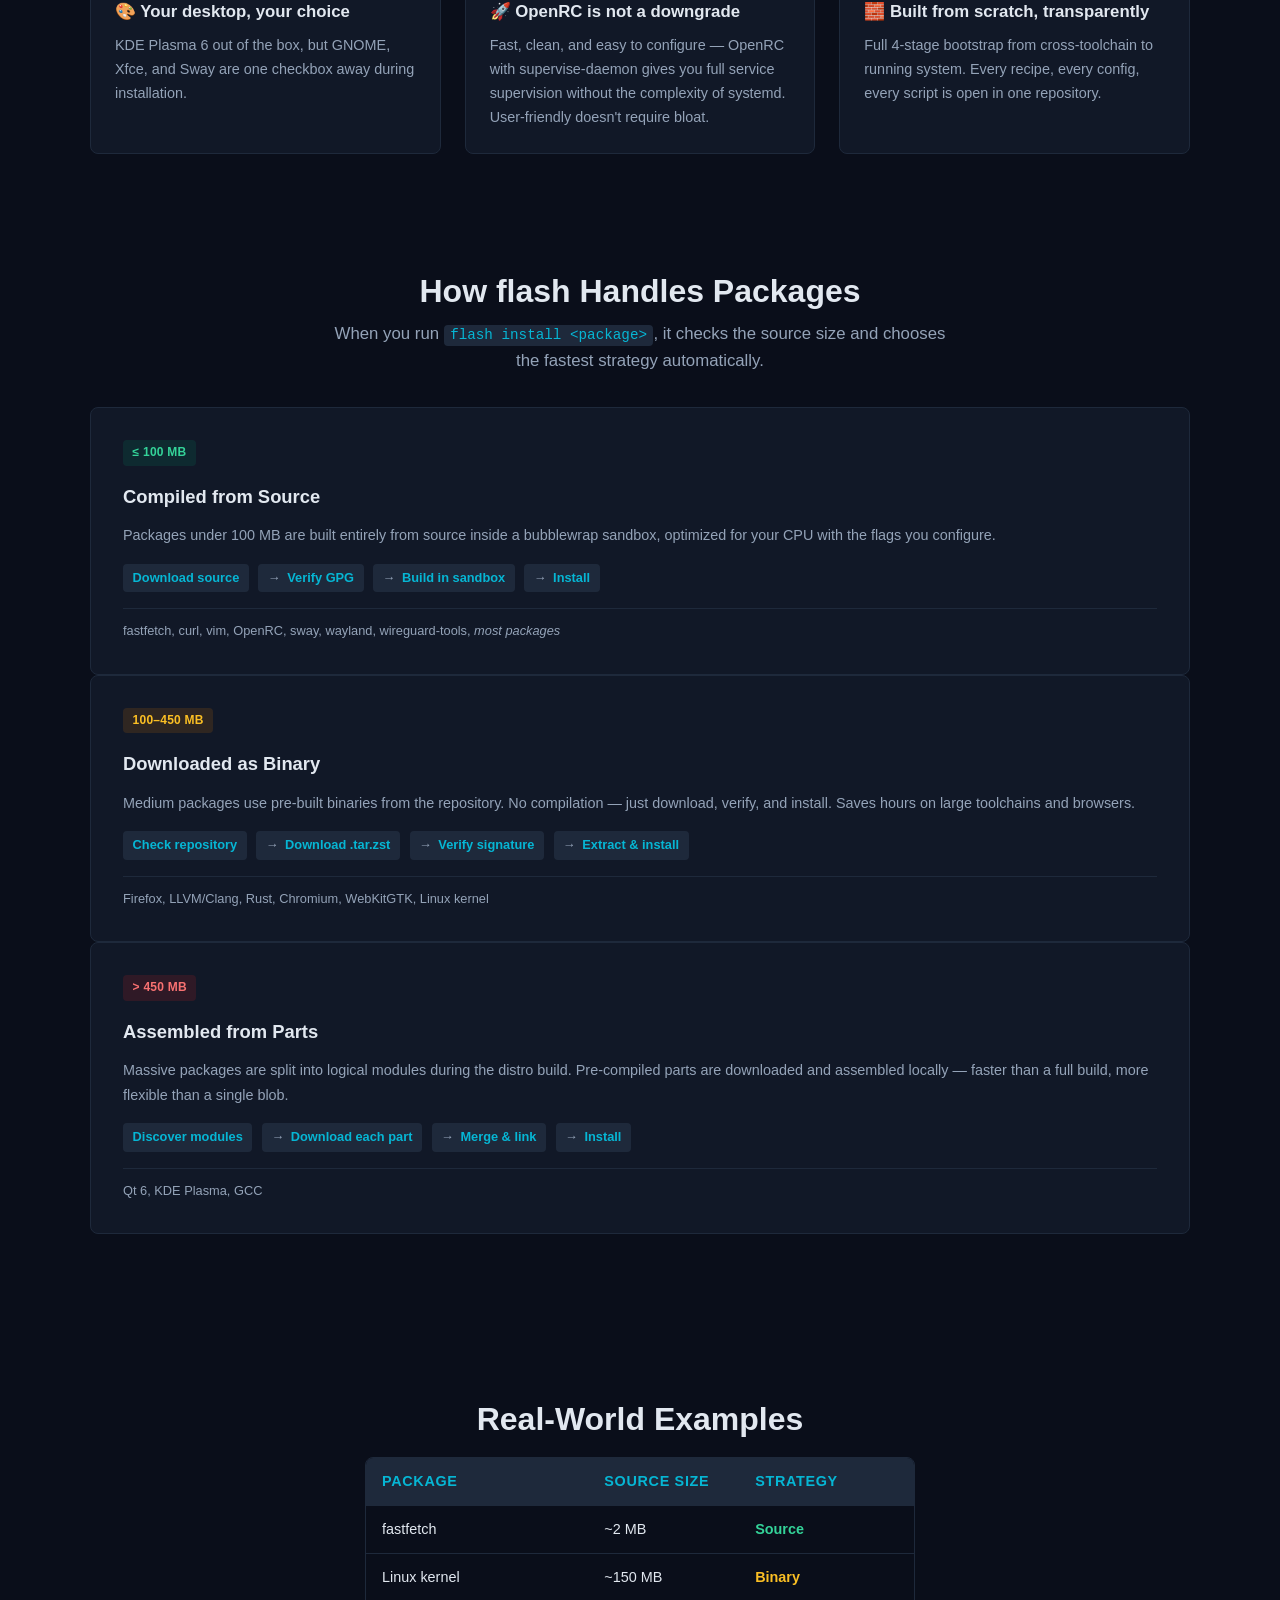
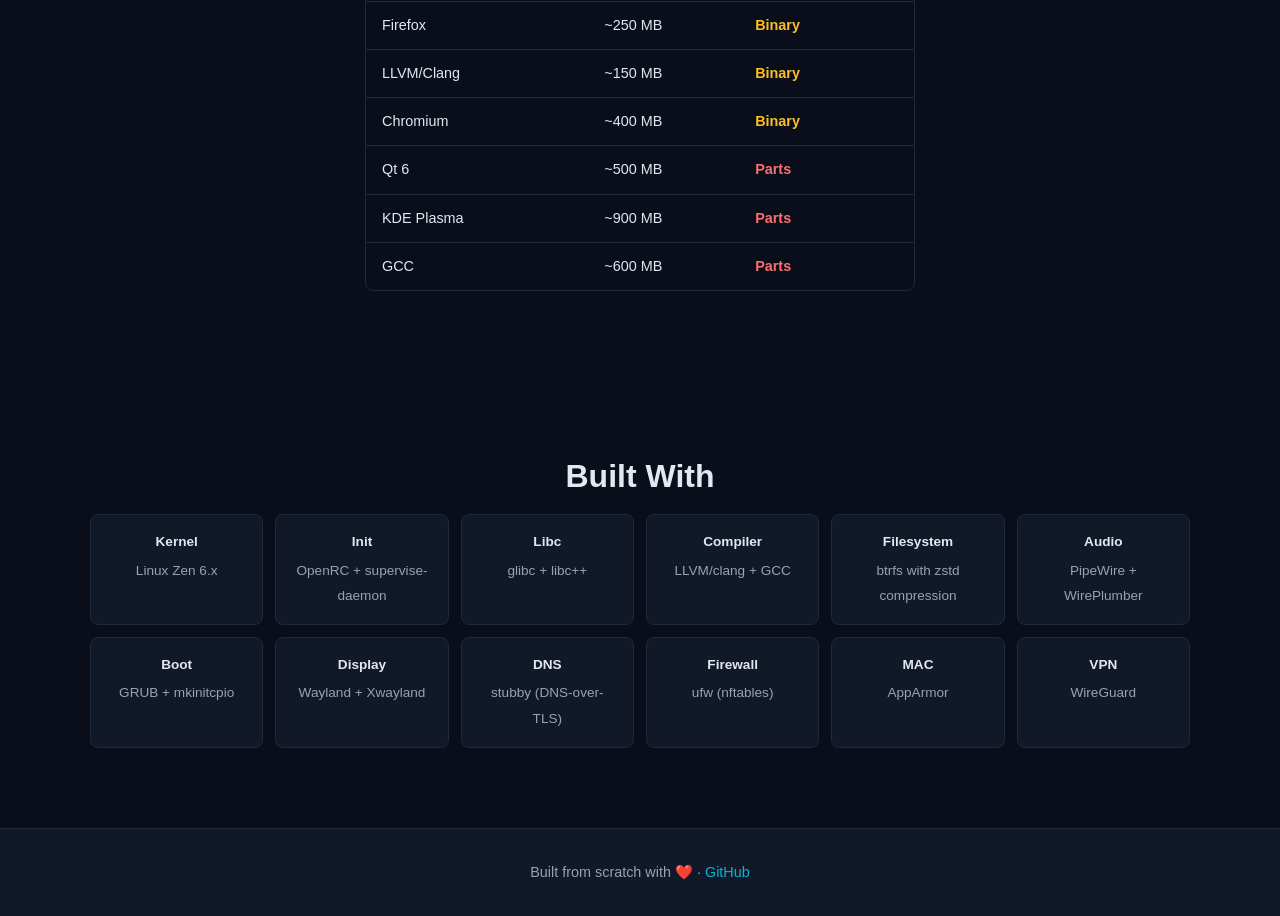
==== commit de6952d6: "Release dev ISO: 19MB bootable image with flash + recipes" ====
--- a/docs/index.html
+++ b/docs/index.html
@@ -18,7 +18,7 @@
 <h1>Many heads. One system.</h1>
 <p class="subtitle">A source-based rolling Linux distribution built from scratch</p>
 <a href="download.html" class="btn-primary">Download</a>
-<p class="release-info">v1.0 — Coming Soon</p>
+<p class="release-info">Developer Preview Available</p>
 </div></section>
 
 <section class="philosophy"><div class="philosophy-inner">
--- a/docs/css/style.css
+++ b/docs/css/style.css
@@ -114,6 +114,8 @@
 .download-card p, .doc-card p, .channel-card p { color: var(--text2); font-size: 0.9rem; }
 .coming-soon { display: inline-block; padding: 0.25rem 0.75rem; background: rgba(6,182,212,0.1); color: var(--accent); border-radius: 999px; font-size: 0.8rem; margin-top: 1rem; }
 .download-card a, .doc-card a, .channel-card a { display: inline-block; margin-top: 1rem; }
+.download-note { margin-top: 0.75rem; font-size: 0.8rem; color: var(--text2); }
+.download-note code { font-size: 0.75rem; }
 .btn-secondary {
   display: inline-block; padding: 0.5rem 1.5rem; border: 1px solid var(--accent); color: var(--accent);
   text-decoration: none; border-radius: var(--radius); transition: background 0.2s;
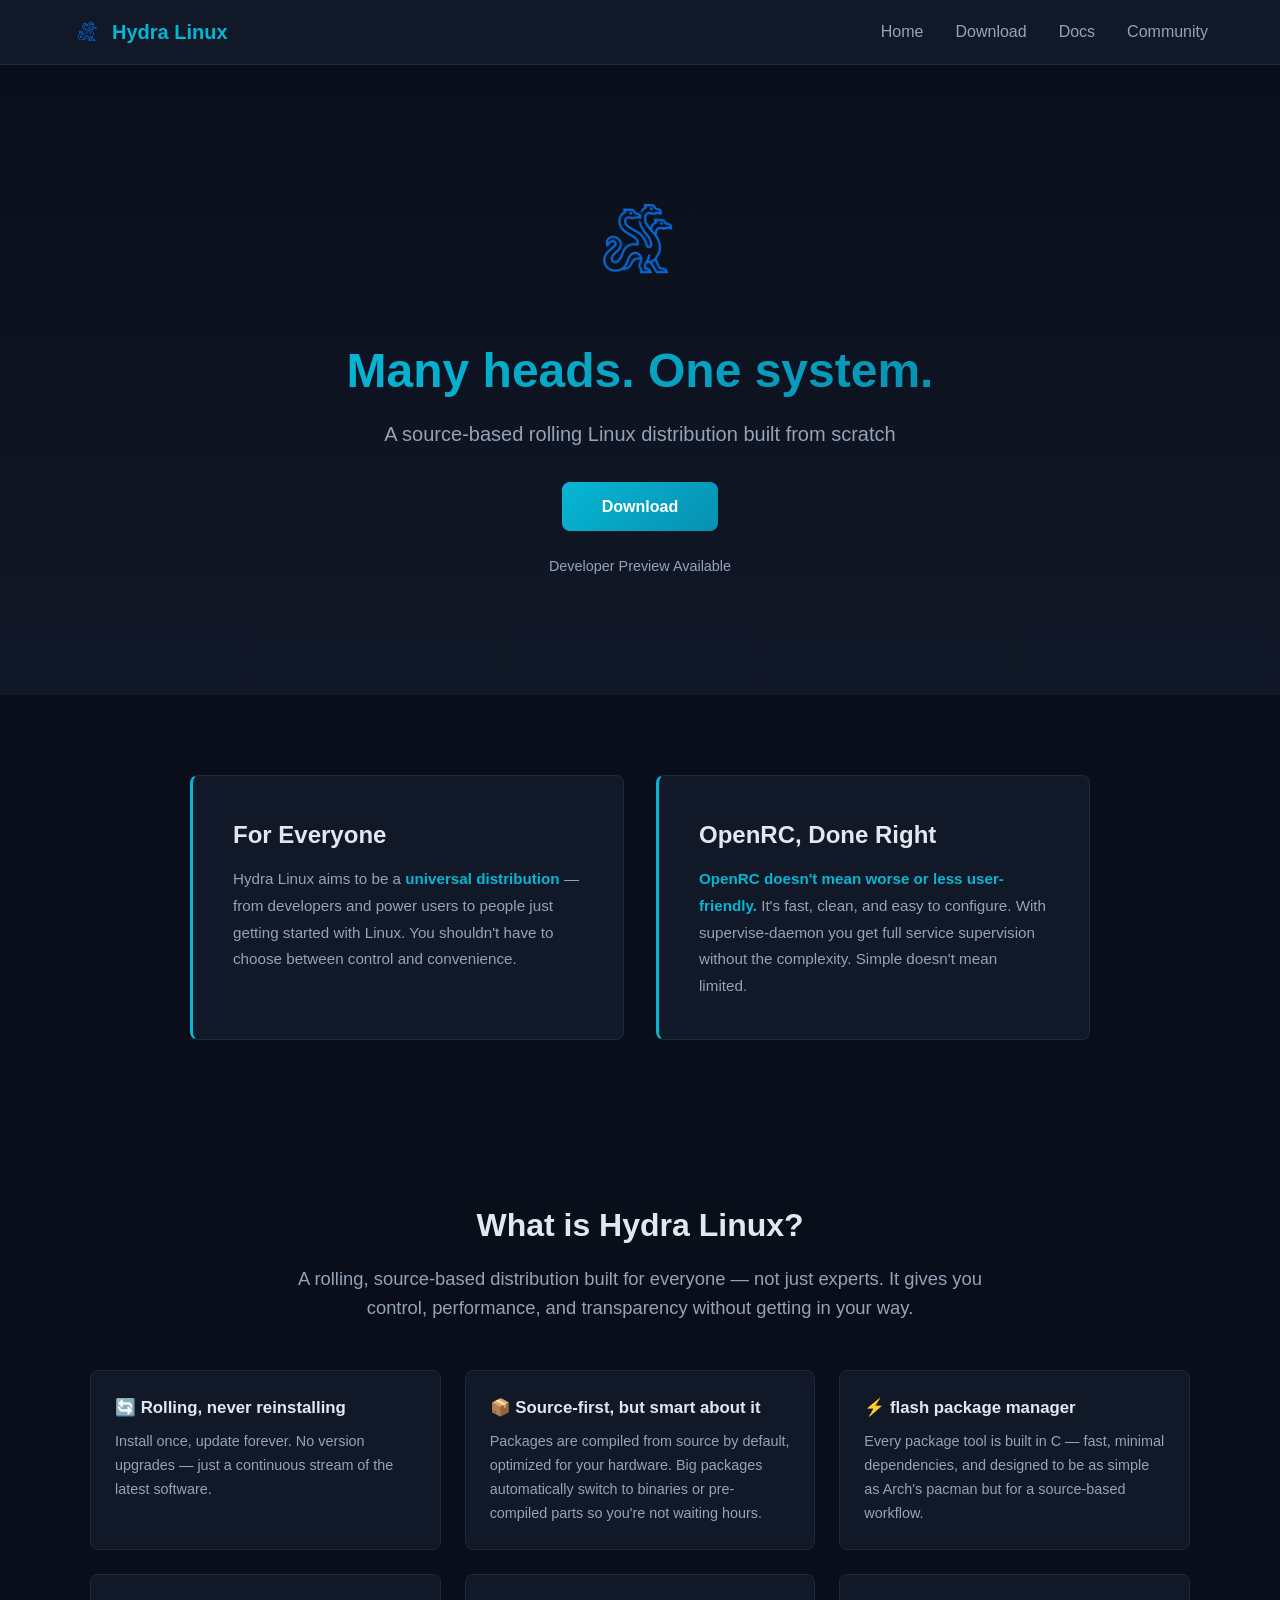
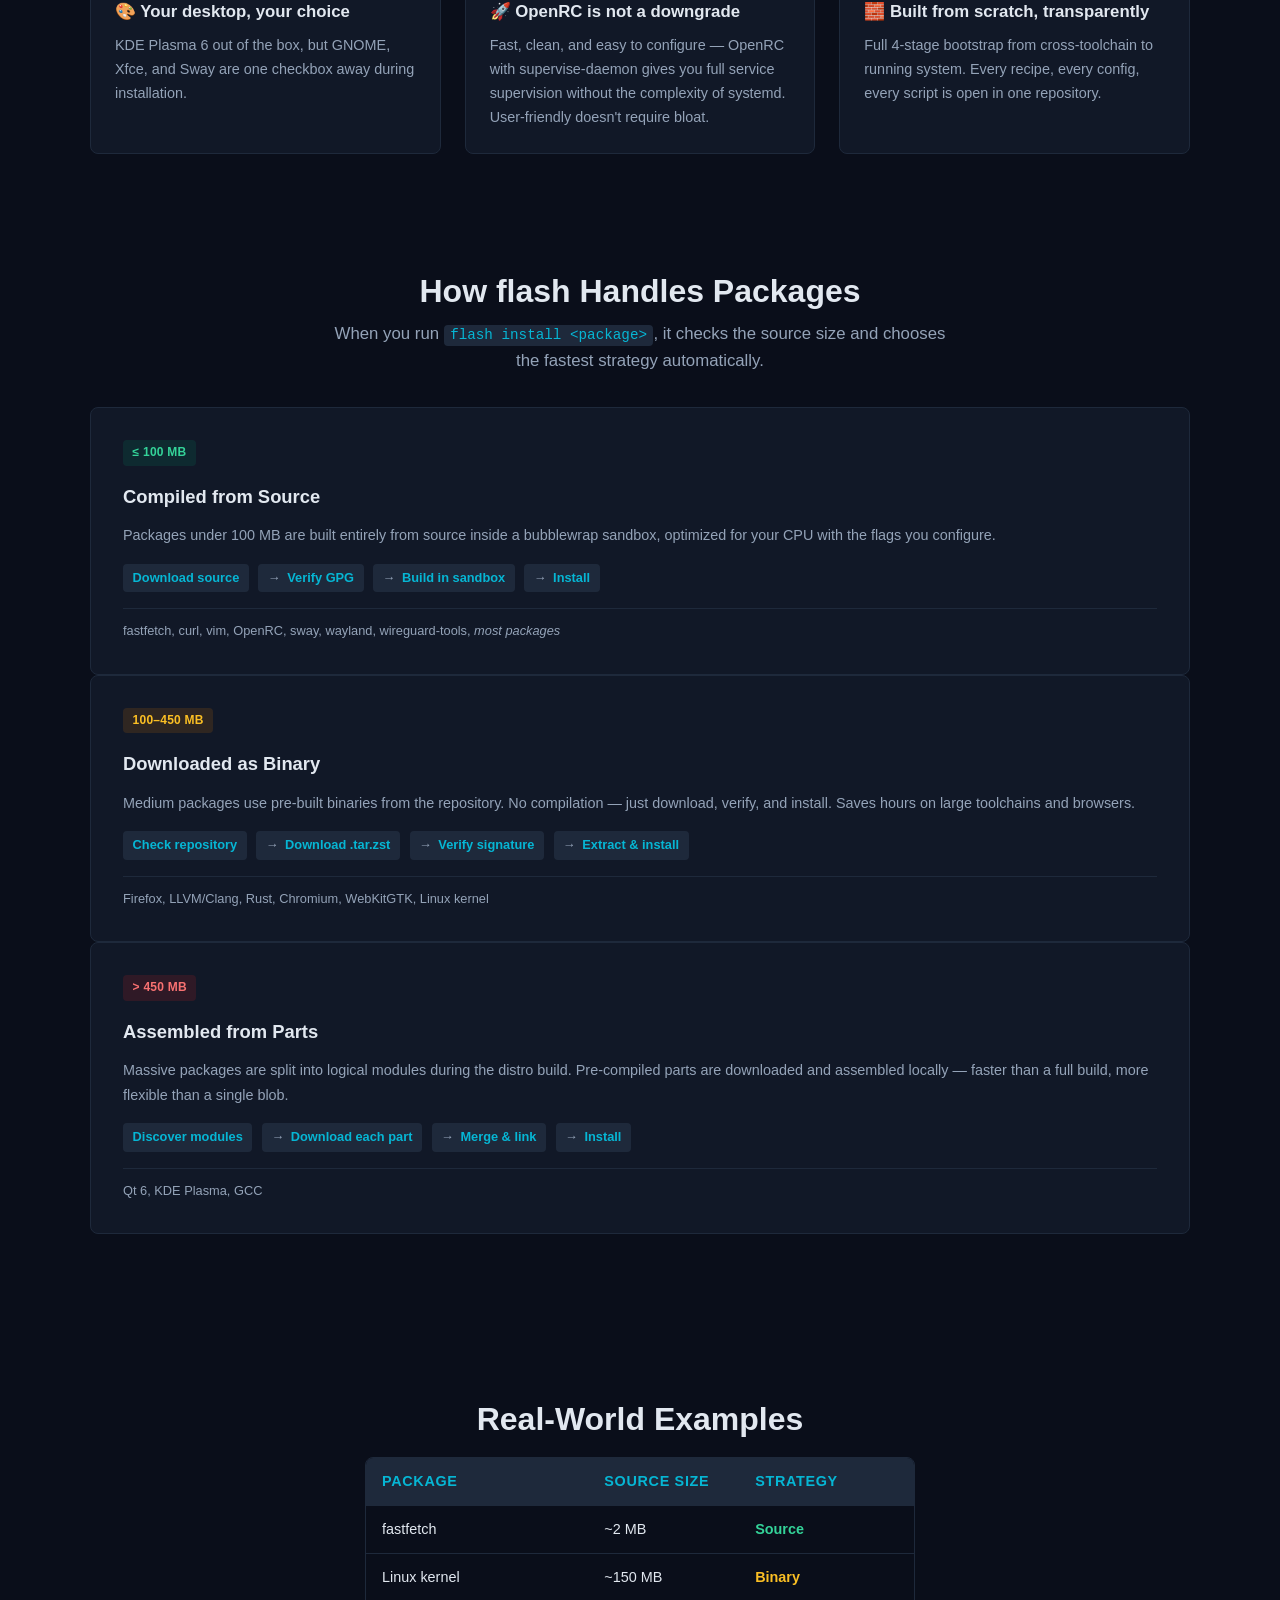
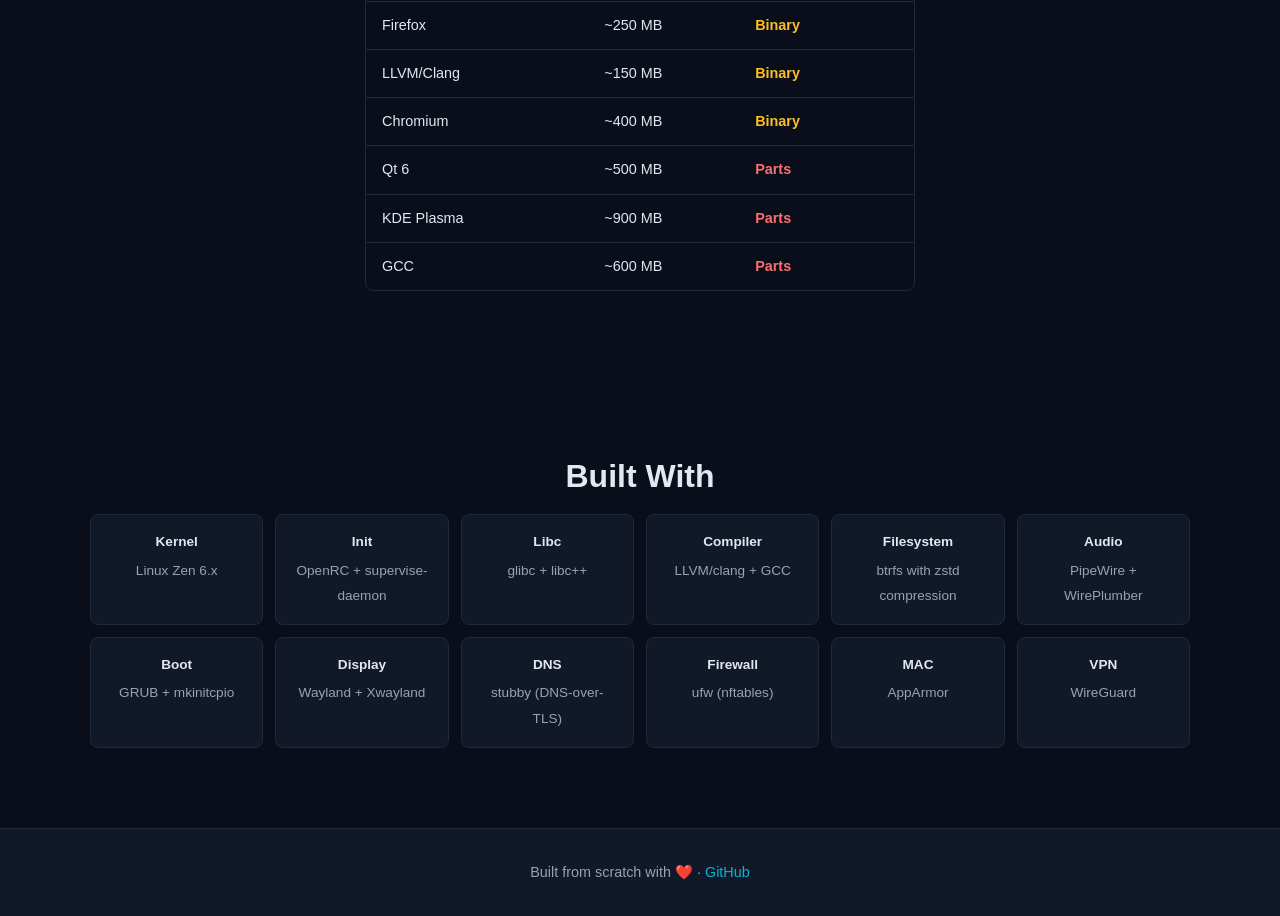
==== commit a6c32130: "branding: add logo, EFI-capable live ISO, website assets" ====
--- a/docs/index.html
+++ b/docs/index.html
@@ -5,16 +5,16 @@
 <meta name="viewport" content="width=device-width,initial-scale=1.0">
 <title>Hydra Linux — Many heads. One system.</title>
 <link rel="stylesheet" href="css/style.css">
-<link rel="icon" type="image/svg+xml" href="assets/logo.svg">
+<link rel="icon" href="assets/logo.png">
 </head>
 <body>
 <nav><div class="nav-inner">
-<a href="/" class="logo"><img src="assets/logo.svg" alt="" height="32"><span>Hydra Linux</span></a>
+<a href="/" class="logo"><img src="assets/logo.png" alt="" height="32"><span>Hydra Linux</span></a>
 <div class="nav-links"><a href="/">Home</a><a href="download.html">Download</a><a href="pages/docs.html">Docs</a><a href="pages/community.html">Community</a></div>
 </div></nav>
 
 <section class="hero"><div class="hero-content">
-<img src="assets/logo.svg" alt="" class="hero-logo">
+<img src="assets/logo.png" alt="" class="hero-logo">
 <h1>Many heads. One system.</h1>
 <p class="subtitle">A source-based rolling Linux distribution built from scratch</p>
 <a href="download.html" class="btn-primary">Download</a>
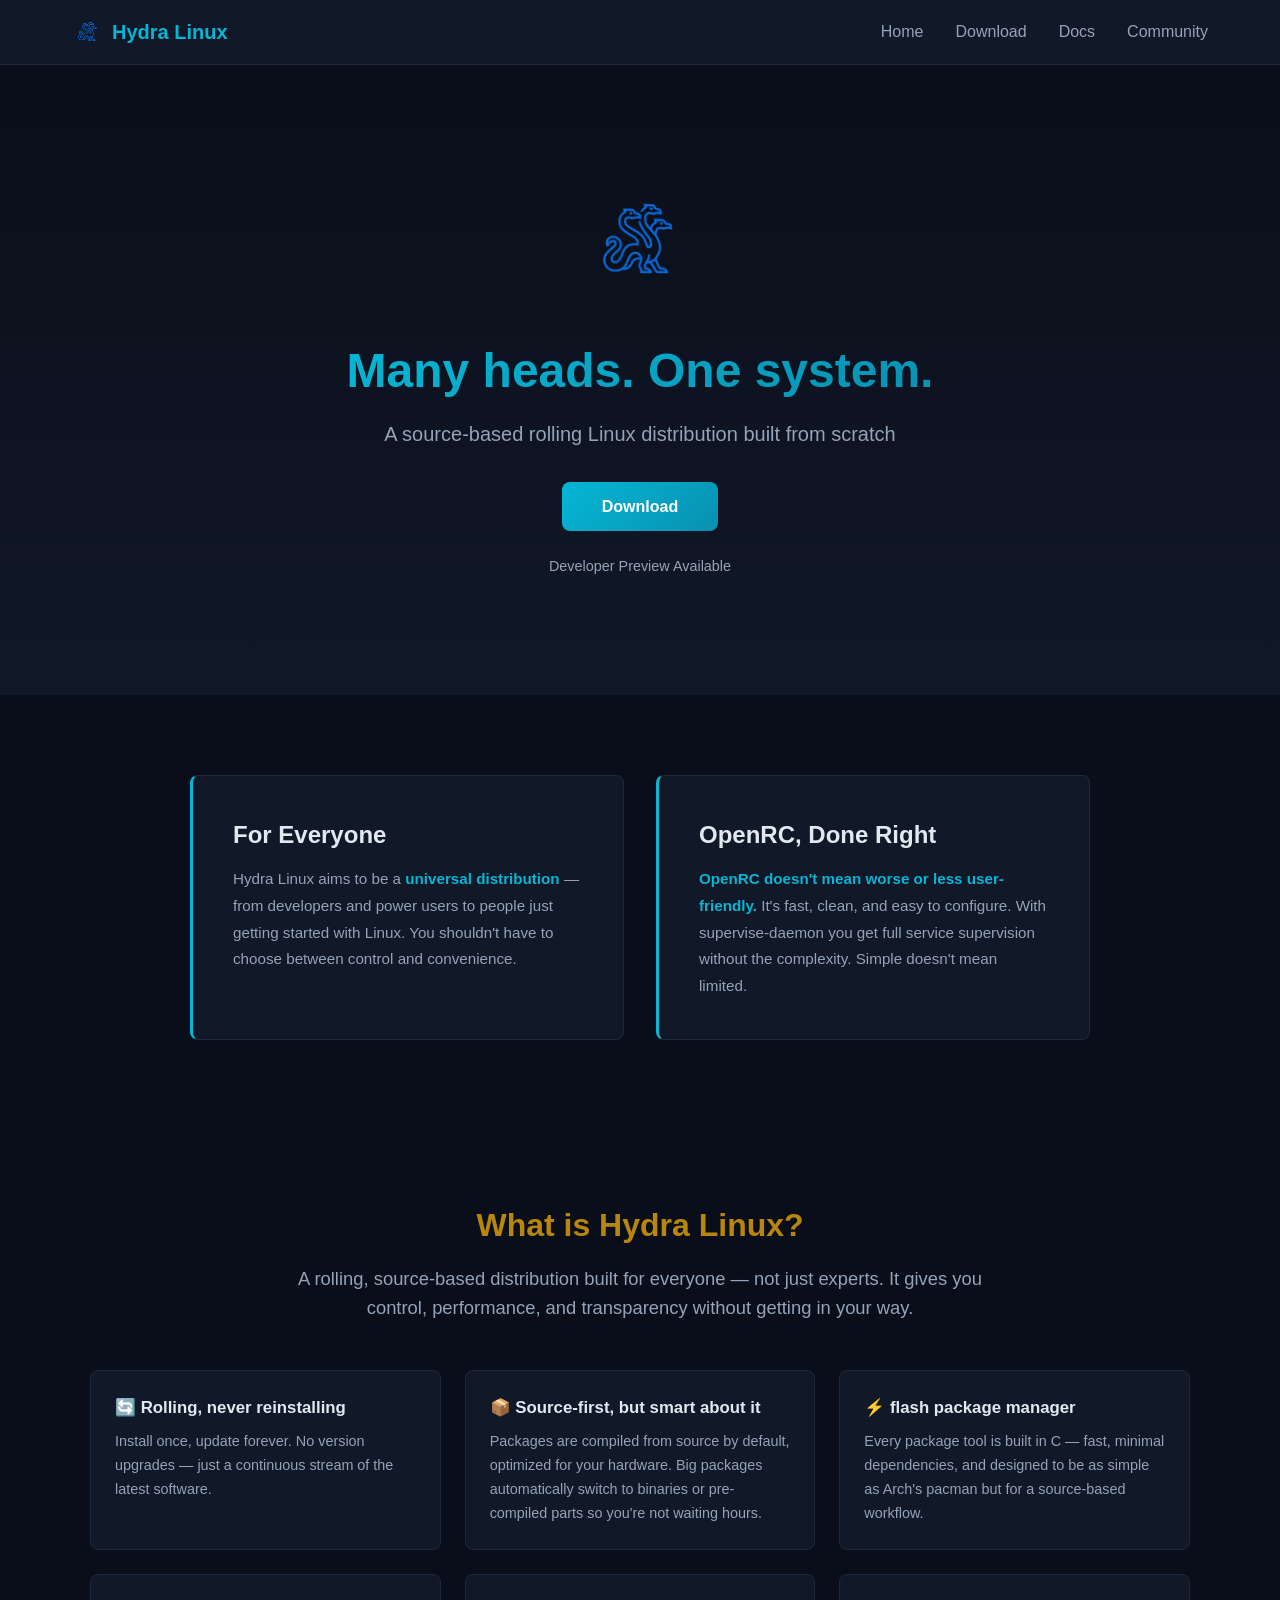
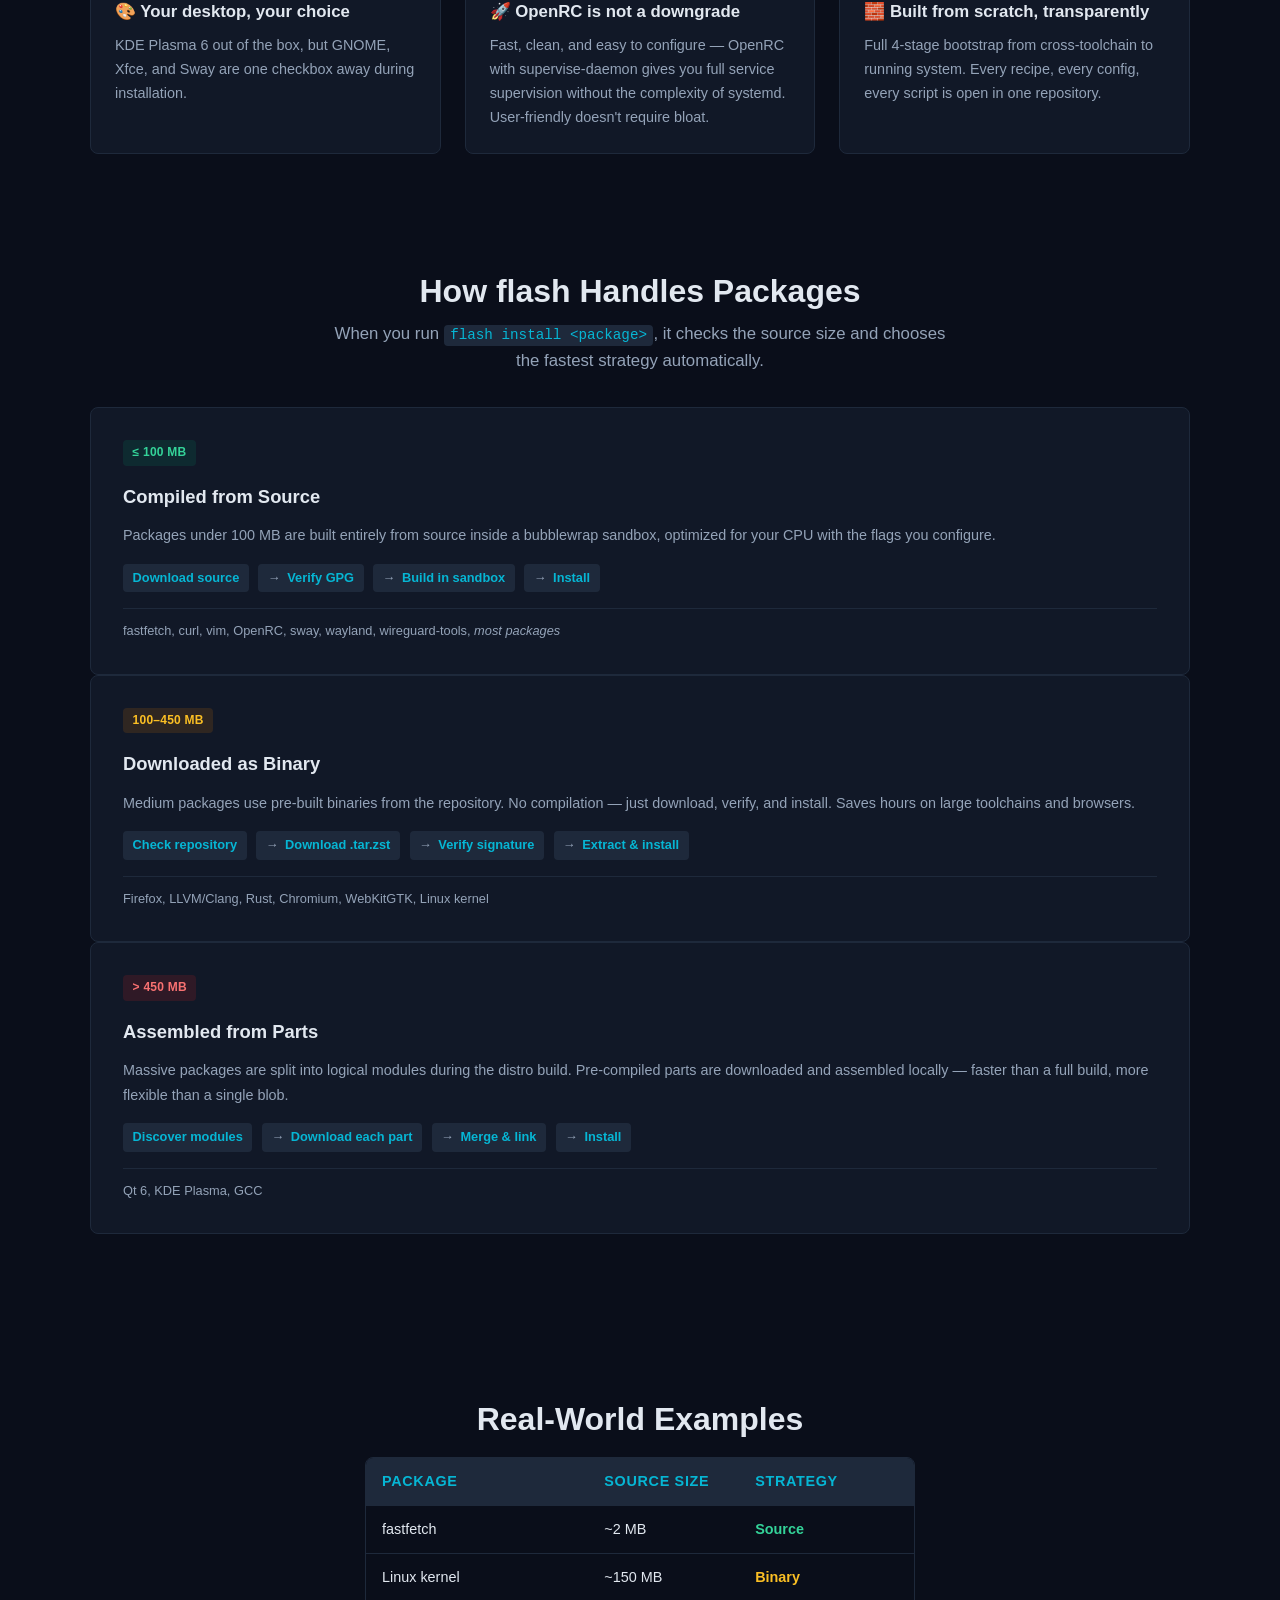
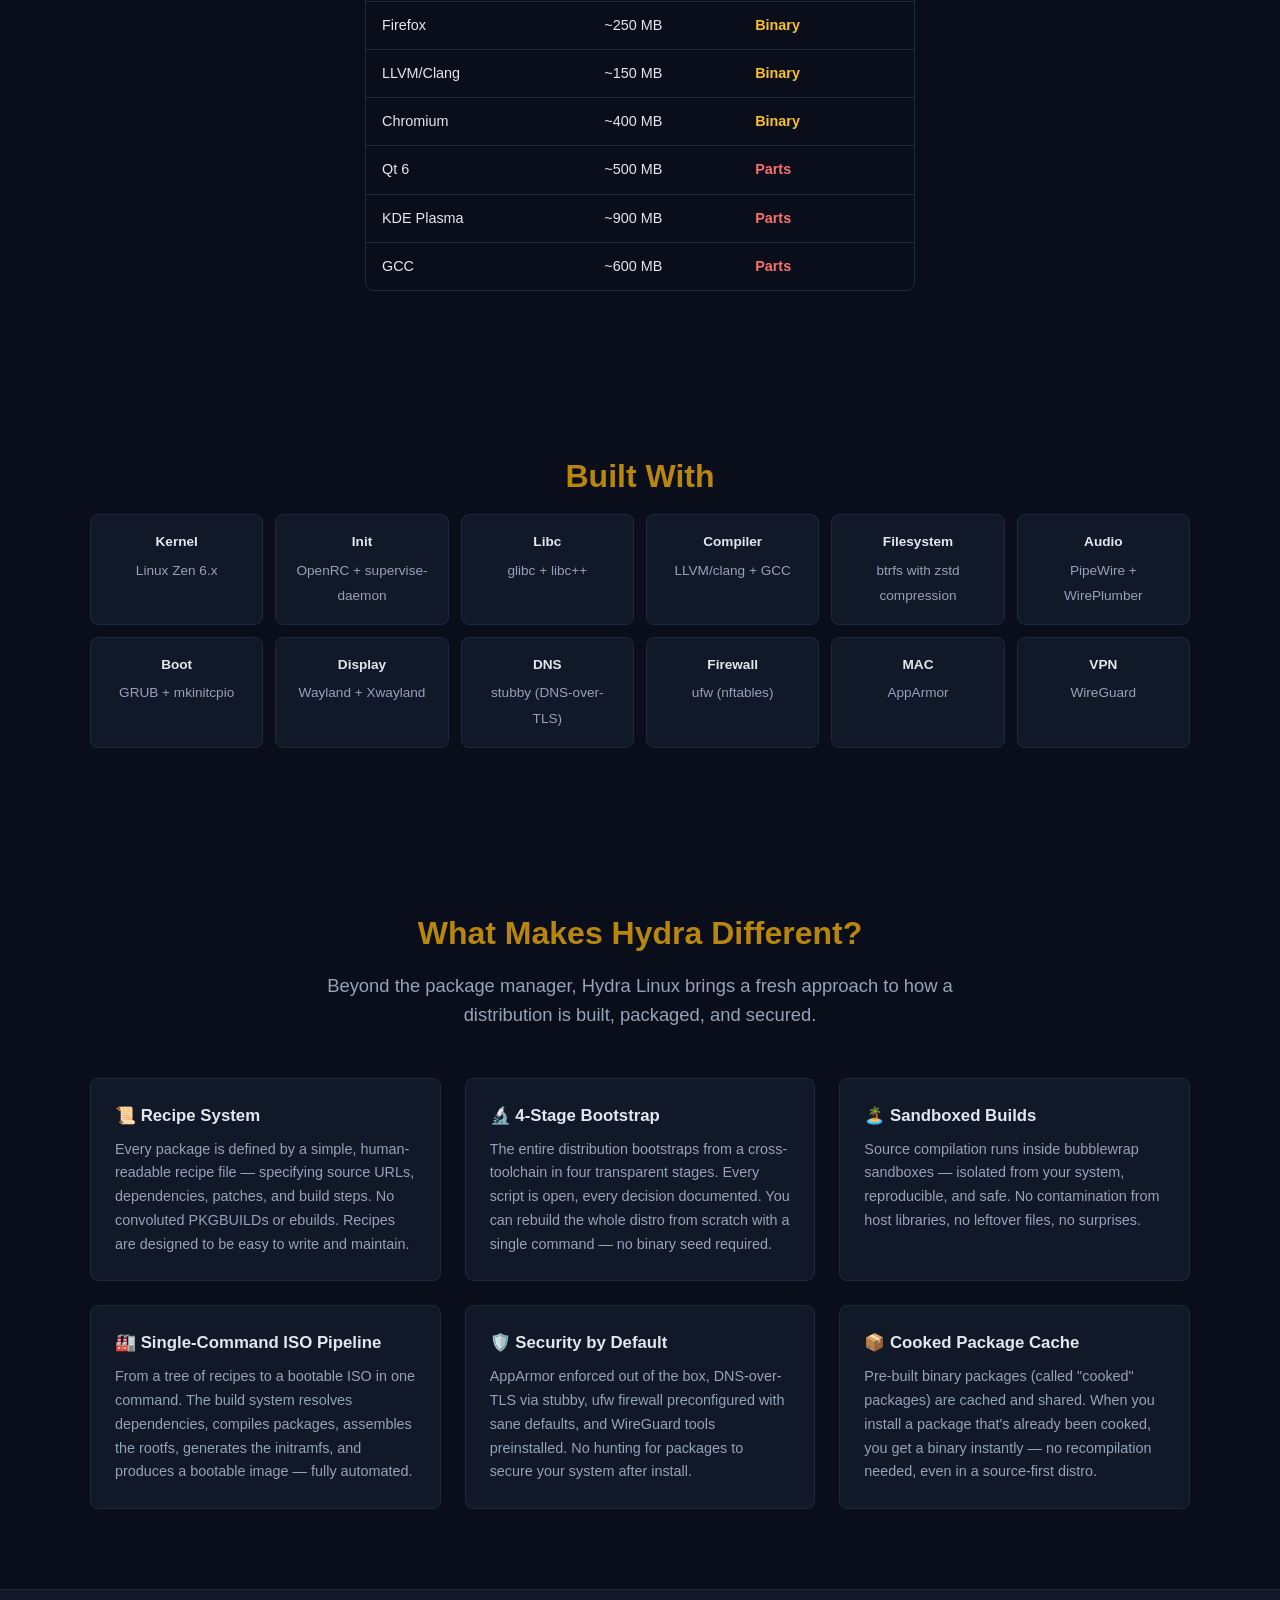
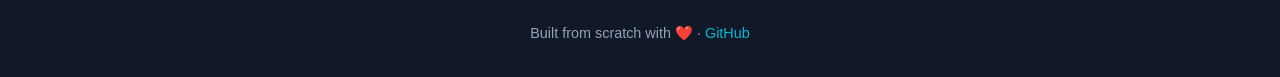
==== commit 357b2334: "docs: dark yellow headings, add 'What Makes Hydra Different?' section" ====
--- a/docs/index.html
+++ b/docs/index.html
@@ -33,7 +33,7 @@
 </div></section>
 
 <section class="about"><div class="about-inner">
-<h2>What is Hydra Linux?</h2>
+<h2 class="darkyellow">What is Hydra Linux?</h2>
 <p class="about-lede">A rolling, source-based distribution built for everyone — not just experts. It gives you control, performance, and transparency without getting in your way.</p>
 <div class="about-grid">
 <div class="about-item">
@@ -107,7 +107,7 @@
 </div></section>
 
 <section class="specs"><div class="specs-inner">
-<h2>Built With</h2>
+<h2 class="darkyellow">Built With</h2>
 <div class="spec-grid">
 <div><strong>Kernel</strong><span>Linux Zen 6.x</span></div>
 <div><strong>Init</strong><span>OpenRC + supervise-daemon</span></div>
@@ -124,5 +124,36 @@
 </div>
 </div></section>
 
+<section class="about"><div class="about-inner">
+<h2 class="darkyellow">What Makes Hydra Different?</h2>
+<p class="about-lede">Beyond the package manager, Hydra Linux brings a fresh approach to how a distribution is built, packaged, and secured.</p>
+<div class="about-grid">
+<div class="about-item">
+<h4>📜 Recipe System</h4>
+<p>Every package is defined by a simple, human-readable recipe file — specifying source URLs, dependencies, patches, and build steps. No convoluted PKGBUILDs or ebuilds. Recipes are designed to be easy to write and maintain.</p>
+</div>
+<div class="about-item">
+<h4>🔬 4-Stage Bootstrap</h4>
+<p>The entire distribution bootstraps from a cross-toolchain in four transparent stages. Every script is open, every decision documented. You can rebuild the whole distro from scratch with a single command — no binary seed required.</p>
+</div>
+<div class="about-item">
+<h4>🏝️ Sandboxed Builds</h4>
+<p>Source compilation runs inside bubblewrap sandboxes — isolated from your system, reproducible, and safe. No contamination from host libraries, no leftover files, no surprises.</p>
+</div>
+<div class="about-item">
+<h4>🏭 Single-Command ISO Pipeline</h4>
+<p>From a tree of recipes to a bootable ISO in one command. The build system resolves dependencies, compiles packages, assembles the rootfs, generates the initramfs, and produces a bootable image — fully automated.</p>
+</div>
+<div class="about-item">
+<h4>🛡️ Security by Default</h4>
+<p>AppArmor enforced out of the box, DNS-over-TLS via stubby, ufw firewall preconfigured with sane defaults, and WireGuard tools preinstalled. No hunting for packages to secure your system after install.</p>
+</div>
+<div class="about-item">
+<h4>📦 Cooked Package Cache</h4>
+<p>Pre-built binary packages (called "cooked" packages) are cached and shared. When you install a package that's already been cooked, you get a binary instantly — no recompilation needed, even in a source-first distro.</p>
+</div>
+</div>
+</div></section>
+
 <footer><p>Built from scratch with ❤️ &middot; <a href="https://github.com/Hydra-Linux/hydra-linux">GitHub</a></p></footer>
 </body></html>
--- a/docs/css/style.css
+++ b/docs/css/style.css
@@ -6,6 +6,7 @@
   --accent2: #0891b2;
   --text: #e2e8f0;
   --text2: #94a3b8;
+  --darkyellow: #b8860b;
   --border: #1e293b;
   --radius: 8px;
 }
@@ -54,6 +55,7 @@
 /* About */
 .about, .tiers, .examples, .specs { padding: 5rem 2rem; }
 .about-inner, .tiers-inner, .examples-inner, .specs-inner { max-width: 1100px; margin: 0 auto; }
+.darkyellow { color: var(--darkyellow); }
 .about-lede { text-align: center; color: var(--text2); font-size: 1.15rem; max-width: 700px; margin: 0 auto 3rem; }
 .about-grid { display: grid; grid-template-columns: repeat(auto-fit,minmax(300px,1fr)); gap: 1.5rem; }
 .about-item { background: var(--bg2); border: 1px solid var(--border); border-radius: var(--radius); padding: 1.5rem; transition: border-color 0.2s; }
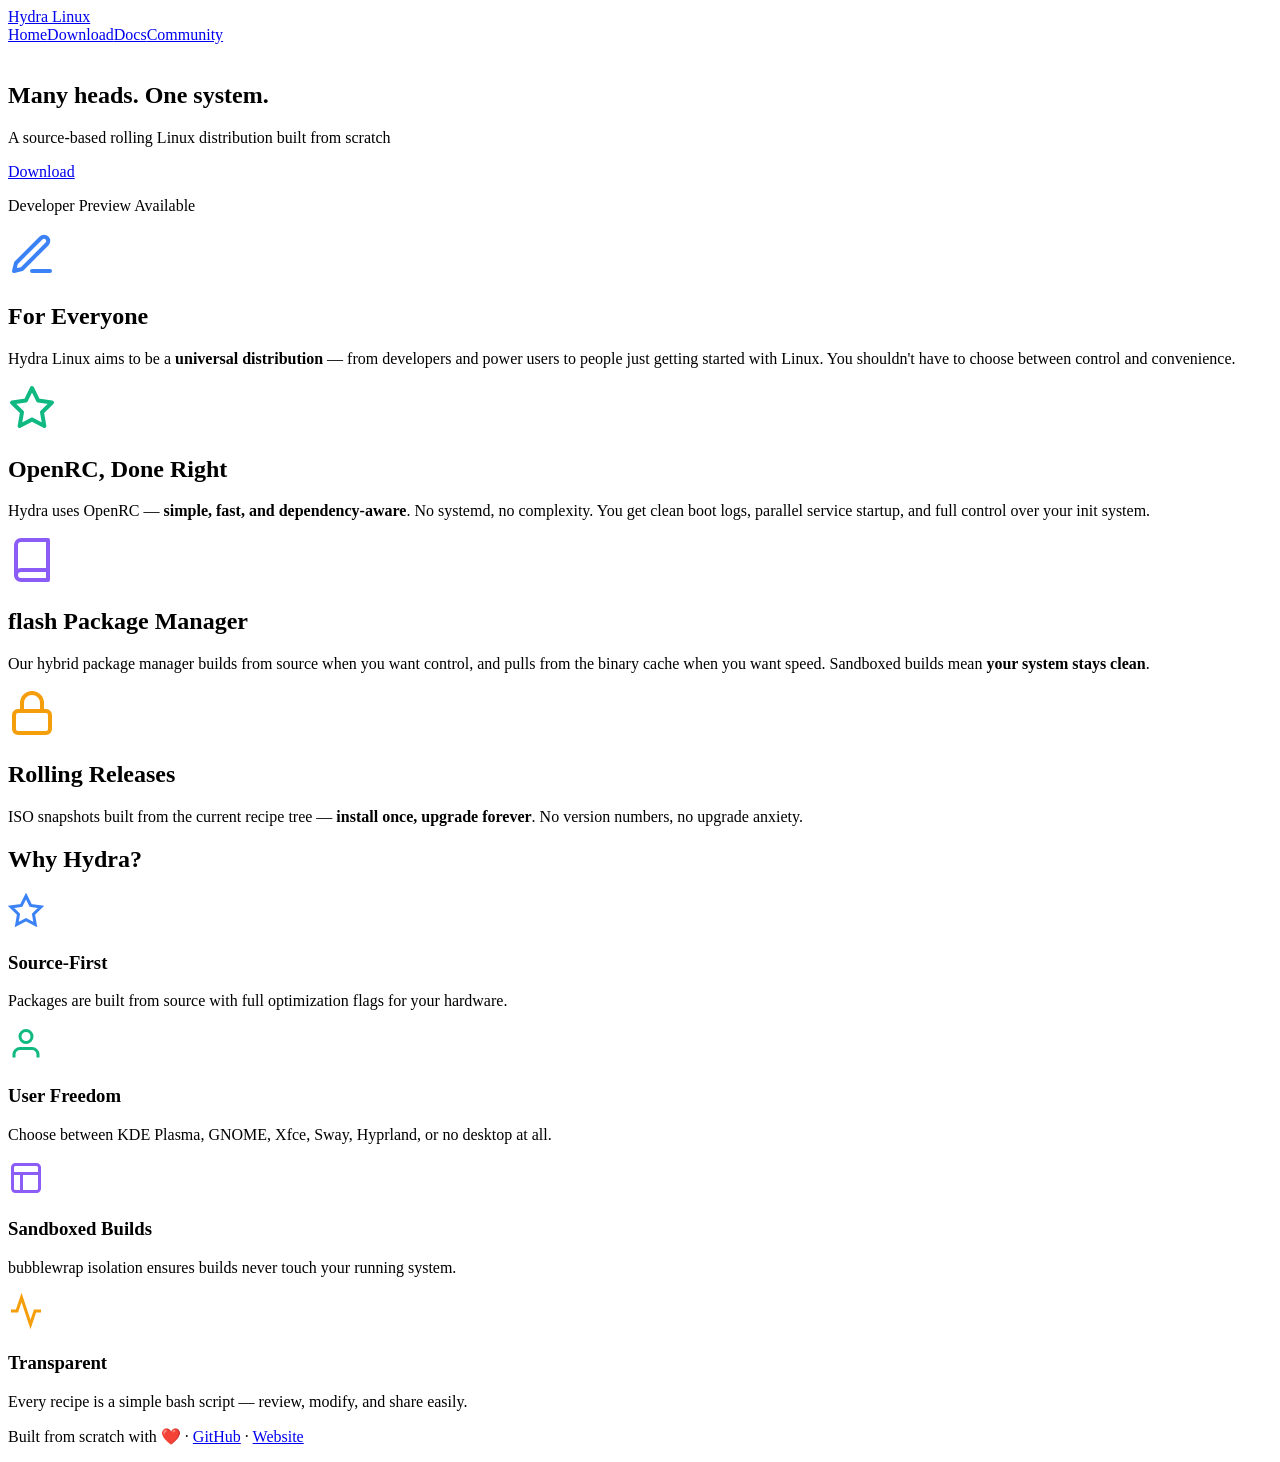
==== commit 382e97b5: "flash: wszystkie 10 poprawek + strona www, CI, bootstrap, testy flash:   - pobieranie source=() prze" ====
--- a/docs/index.html
+++ b/docs/index.html
@@ -4,13 +4,14 @@
 <meta charset="UTF-8">
 <meta name="viewport" content="width=device-width,initial-scale=1.0">
 <title>Hydra Linux — Many heads. One system.</title>
+<base href="/hydra-linux/">
 <link rel="stylesheet" href="css/style.css">
 <link rel="icon" href="assets/logo.png">
 </head>
 <body>
 <nav><div class="nav-inner">
-<a href="/" class="logo"><img src="assets/logo.png" alt="" height="32"><span>Hydra Linux</span></a>
-<div class="nav-links"><a href="/">Home</a><a href="download.html">Download</a><a href="pages/docs.html">Docs</a><a href="pages/community.html">Community</a></div>
+<a href="./" class="logo"><img src="assets/logo.png" alt="" height="32"><span>Hydra Linux</span></a>
+<div class="nav-links"><a href="./">Home</a><a href="download.html">Download</a><a href="pages/docs.html">Docs</a><a href="pages/community.html">Community</a></div>
 </div></nav>
 
 <section class="hero"><div class="hero-content">
@@ -23,137 +24,52 @@
 
 <section class="philosophy"><div class="philosophy-inner">
 <div class="philosophy-block">
+<svg xmlns="http://www.w3.org/2000/svg" width="48" height="48" viewBox="0 0 24 24" fill="none" stroke="#3b82f6" stroke-width="2" stroke-linecap="round" stroke-linejoin="round"><path d="M12 20h9"/><path d="M16.5 3.5a2.121 2.121 0 0 1 3 3L7 19l-4 1 1-4L16.5 3.5z"/></svg>
 <h2>For Everyone</h2>
 <p>Hydra Linux aims to be a <strong>universal distribution</strong> — from developers and power users to people just getting started with Linux. You shouldn't have to choose between control and convenience.</p>
 </div>
 <div class="philosophy-block">
+<svg xmlns="http://www.w3.org/2000/svg" width="48" height="48" viewBox="0 0 24 24" fill="none" stroke="#10b981" stroke-width="2" stroke-linecap="round" stroke-linejoin="round"><polygon points="12 2 15.09 8.26 22 9.27 17 14.14 18.18 21.02 12 17.77 5.82 21.02 7 14.14 2 9.27 8.91 8.26 12 2"/></svg>
 <h2>OpenRC, Done Right</h2>
-<p><strong>OpenRC doesn't mean worse or less user-friendly.</strong> It's fast, clean, and easy to configure. With supervise-daemon you get full service supervision without the complexity. Simple doesn't mean limited.</p>
+<p>Hydra uses OpenRC — <strong>simple, fast, and dependency-aware</strong>. No systemd, no complexity. You get clean boot logs, parallel service startup, and full control over your init system.</p>
+</div>
+<div class="philosophy-block">
+<svg xmlns="http://www.w3.org/2000/svg" width="48" height="48" viewBox="0 0 24 24" fill="none" stroke="#8b5cf6" stroke-width="2" stroke-linecap="round" stroke-linejoin="round"><path d="M4 19.5A2.5 2.5 0 0 1 6.5 17H20"/><path d="M6.5 2H20v20H6.5A2.5 2.5 0 0 1 4 19.5v-15A2.5 2.5 0 0 1 6.5 2z"/></svg>
+<h2>flash Package Manager</h2>
+<p>Our hybrid package manager builds from source when you want control, and pulls from the binary cache when you want speed. Sandboxed builds mean <strong>your system stays clean</strong>.</p>
+</div>
+<div class="philosophy-block">
+<svg xmlns="http://www.w3.org/2000/svg" width="48" height="48" viewBox="0 0 24 24" fill="none" stroke="#f59e0b" stroke-width="2" stroke-linecap="round" stroke-linejoin="round"><rect x="3" y="11" width="18" height="11" rx="2" ry="2"/><path d="M7 11V7a5 5 0 0 1 10 0v4"/></svg>
+<h2>Rolling Releases</h2>
+<p>ISO snapshots built from the current recipe tree — <strong>install once, upgrade forever</strong>. No version numbers, no upgrade anxiety.</p>
 </div>
 </div></section>
 
-<section class="about"><div class="about-inner">
-<h2 class="darkyellow">What is Hydra Linux?</h2>
-<p class="about-lede">A rolling, source-based distribution built for everyone — not just experts. It gives you control, performance, and transparency without getting in your way.</p>
-<div class="about-grid">
-<div class="about-item">
-<h4>🔄 Rolling, never reinstalling</h4>
-<p>Install once, update forever. No version upgrades — just a continuous stream of the latest software.</p>
+<section class="features"><div class="features-inner">
+<h2>Why Hydra?</h2>
+<div class="features-grid">
+<div class="feature-card">
+  <svg xmlns="http://www.w3.org/2000/svg" width="36" height="36" viewBox="0 0 24 24" fill="none" stroke="#3b82f6" stroke-width="2"><polygon points="12 2 15.09 8.26 22 9.27 17 14.14 18.18 21.02 12 17.77 5.82 21.02 7 14.14 2 9.27 8.91 8.26 12 2"/></svg>
+  <h3>Source-First</h3>
+  <p>Packages are built from source with full optimization flags for your hardware.</p>
 </div>
-<div class="about-item">
-<h4>📦 Source-first, but smart about it</h4>
-<p>Packages are compiled from source by default, optimized for your hardware. Big packages automatically switch to binaries or pre-compiled parts so you're not waiting hours.</p>
+<div class="feature-card">
+  <svg xmlns="http://www.w3.org/2000/svg" width="36" height="36" viewBox="0 0 24 24" fill="none" stroke="#10b981" stroke-width="2"><path d="M20 21v-2a4 4 0 0 0-4-4H8a4 4 0 0 0-4 4v2"/><circle cx="12" cy="7" r="4"/></svg>
+  <h3>User Freedom</h3>
+  <p>Choose between KDE Plasma, GNOME, Xfce, Sway, Hyprland, or no desktop at all.</p>
 </div>
-<div class="about-item">
-<h4>⚡ flash package manager</h4>
-<p>Every package tool is built in C — fast, minimal dependencies, and designed to be as simple as Arch's pacman but for a source-based workflow.</p>
+<div class="feature-card">
+  <svg xmlns="http://www.w3.org/2000/svg" width="36" height="36" viewBox="0 0 24 24" fill="none" stroke="#8b5cf6" stroke-width="2"><rect x="3" y="3" width="18" height="18" rx="2" ry="2"/><line x1="3" y1="9" x2="21" y2="9"/><line x1="9" y1="21" x2="9" y2="9"/></svg>
+  <h3>Sandboxed Builds</h3>
+  <p>bubblewrap isolation ensures builds never touch your running system.</p>
 </div>
-<div class="about-item">
-<h4>🎨 Your desktop, your choice</h4>
-<p>KDE Plasma 6 out of the box, but GNOME, Xfce, and Sway are one checkbox away during installation.</p>
-</div>
-<div class="about-item">
-<h4>🚀 OpenRC is not a downgrade</h4>
-<p>Fast, clean, and easy to configure — OpenRC with supervise-daemon gives you full service supervision without the complexity of systemd. User-friendly doesn't require bloat.</p>
-</div>
-<div class="about-item">
-<h4>🧱 Built from scratch, transparently</h4>
-<p>Full 4-stage bootstrap from cross-toolchain to running system. Every recipe, every config, every script is open in one repository.</p>
+<div class="feature-card">
+  <svg xmlns="http://www.w3.org/2000/svg" width="36" height="36" viewBox="0 0 24 24" fill="none" stroke="#f59e0b" stroke-width="2"><polyline points="22 12 18 12 15 21 9 3 6 12 2 12"/></svg>
+  <h3>Transparent</h3>
+  <p>Every recipe is a simple bash script — review, modify, and share easily.</p>
 </div>
 </div>
 </div></section>
 
-<section class="section-header"><h2>How flash Handles Packages</h2><p class="section-sub">When you run <code>flash install &lt;package&gt;</code>, it checks the source size and chooses the fastest strategy automatically.</p></section>
-
-<section class="tiers"><div class="tiers-inner">
-<div class="tier-card">
-<div class="tier-label label-source">≤ 100 MB</div>
-<h3>Compiled from Source</h3>
-<p>Packages under 100 MB are built entirely from source inside a bubblewrap sandbox, optimized for your CPU with the flags you configure.</p>
-<div class="tier-steps"><span>Download source</span><span>Verify GPG</span><span>Build in sandbox</span><span>Install</span></div>
-<span class="tier-examples">fastfetch, curl, vim, OpenRC, sway, wayland, wireguard-tools, <em>most packages</em></span>
-</div>
-
-<div class="tier-card">
-<div class="tier-label label-binary">100–450 MB</div>
-<h3>Downloaded as Binary</h3>
-<p>Medium packages use pre-built binaries from the repository. No compilation — just download, verify, and install. Saves hours on large toolchains and browsers.</p>
-<div class="tier-steps"><span>Check repository</span><span>Download .tar.zst</span><span>Verify signature</span><span>Extract &amp; install</span></div>
-<span class="tier-examples">Firefox, LLVM/Clang, Rust, Chromium, WebKitGTK, Linux kernel</span>
-</div>
-
-<div class="tier-card">
-<div class="tier-label label-parts">> 450 MB</div>
-<h3>Assembled from Parts</h3>
-<p>Massive packages are split into logical modules during the distro build. Pre-compiled parts are downloaded and assembled locally — faster than a full build, more flexible than a single blob.</p>
-<div class="tier-steps"><span>Discover modules</span><span>Download each part</span><span>Merge &amp; link</span><span>Install</span></div>
-<span class="tier-examples">Qt 6, KDE Plasma, GCC</span>
-</div>
-</div></section>
-
-<section class="examples"><div class="examples-inner">
-<h2>Real-World Examples</h2>
-<div class="examples-table">
-<div class="ex-row ex-head"><span>Package</span><span>Source Size</span><span>Strategy</span></div>
-<div class="ex-row"><span>fastfetch</span><span>~2 MB</span><span class="tag tag-source">Source</span></div>
-<div class="ex-row"><span>Linux kernel</span><span>~150 MB</span><span class="tag tag-binary">Binary</span></div>
-<div class="ex-row"><span>Firefox</span><span>~250 MB</span><span class="tag tag-binary">Binary</span></div>
-<div class="ex-row"><span>LLVM/Clang</span><span>~150 MB</span><span class="tag tag-binary">Binary</span></div>
-<div class="ex-row"><span>Chromium</span><span>~400 MB</span><span class="tag tag-binary">Binary</span></div>
-<div class="ex-row"><span>Qt 6</span><span>~500 MB</span><span class="tag tag-parts">Parts</span></div>
-<div class="ex-row"><span>KDE Plasma</span><span>~900 MB</span><span class="tag tag-parts">Parts</span></div>
-<div class="ex-row"><span>GCC</span><span>~600 MB</span><span class="tag tag-parts">Parts</span></div>
-</div>
-</div></section>
-
-<section class="specs"><div class="specs-inner">
-<h2 class="darkyellow">Built With</h2>
-<div class="spec-grid">
-<div><strong>Kernel</strong><span>Linux Zen 6.x</span></div>
-<div><strong>Init</strong><span>OpenRC + supervise-daemon</span></div>
-<div><strong>Libc</strong><span>glibc + libc++</span></div>
-<div><strong>Compiler</strong><span>LLVM/clang + GCC</span></div>
-<div><strong>Filesystem</strong><span>btrfs with zstd compression</span></div>
-<div><strong>Audio</strong><span>PipeWire + WirePlumber</span></div>
-<div><strong>Boot</strong><span>GRUB + mkinitcpio</span></div>
-<div><strong>Display</strong><span>Wayland + Xwayland</span></div>
-<div><strong>DNS</strong><span>stubby (DNS-over-TLS)</span></div>
-<div><strong>Firewall</strong><span>ufw (nftables)</span></div>
-<div><strong>MAC</strong><span>AppArmor</span></div>
-<div><strong>VPN</strong><span>WireGuard</span></div>
-</div>
-</div></section>
-
-<section class="about"><div class="about-inner">
-<h2 class="darkyellow">What Makes Hydra Different?</h2>
-<p class="about-lede">Beyond the package manager, Hydra Linux brings a fresh approach to how a distribution is built, packaged, and secured.</p>
-<div class="about-grid">
-<div class="about-item">
-<h4>📜 Recipe System</h4>
-<p>Every package is defined by a simple, human-readable recipe file — specifying source URLs, dependencies, patches, and build steps. No convoluted PKGBUILDs or ebuilds. Recipes are designed to be easy to write and maintain.</p>
-</div>
-<div class="about-item">
-<h4>🔬 4-Stage Bootstrap</h4>
-<p>The entire distribution bootstraps from a cross-toolchain in four transparent stages. Every script is open, every decision documented. You can rebuild the whole distro from scratch with a single command — no binary seed required.</p>
-</div>
-<div class="about-item">
-<h4>🏝️ Sandboxed Builds</h4>
-<p>Source compilation runs inside bubblewrap sandboxes — isolated from your system, reproducible, and safe. No contamination from host libraries, no leftover files, no surprises.</p>
-</div>
-<div class="about-item">
-<h4>🏭 Single-Command ISO Pipeline</h4>
-<p>From a tree of recipes to a bootable ISO in one command. The build system resolves dependencies, compiles packages, assembles the rootfs, generates the initramfs, and produces a bootable image — fully automated.</p>
-</div>
-<div class="about-item">
-<h4>🛡️ Security by Default</h4>
-<p>AppArmor enforced out of the box, DNS-over-TLS via stubby, ufw firewall preconfigured with sane defaults, and WireGuard tools preinstalled. No hunting for packages to secure your system after install.</p>
-</div>
-<div class="about-item">
-<h4>📦 Cooked Package Cache</h4>
-<p>Pre-built binary packages (called "cooked" packages) are cached and shared. When you install a package that's already been cooked, you get a binary instantly — no recompilation needed, even in a source-first distro.</p>
-</div>
-</div>
-</div></section>
-
-<footer><p>Built from scratch with ❤️ &middot; <a href="https://github.com/Hydra-Linux/hydra-linux">GitHub</a></p></footer>
+<footer><p>Built from scratch with ❤️ &middot; <a href="https://github.com/Hydra-Linux/hydra-linux">GitHub</a> &middot; <a href="https://hydra-linux.github.io/hydra-linux/">Website</a></p></footer>
 </body></html>
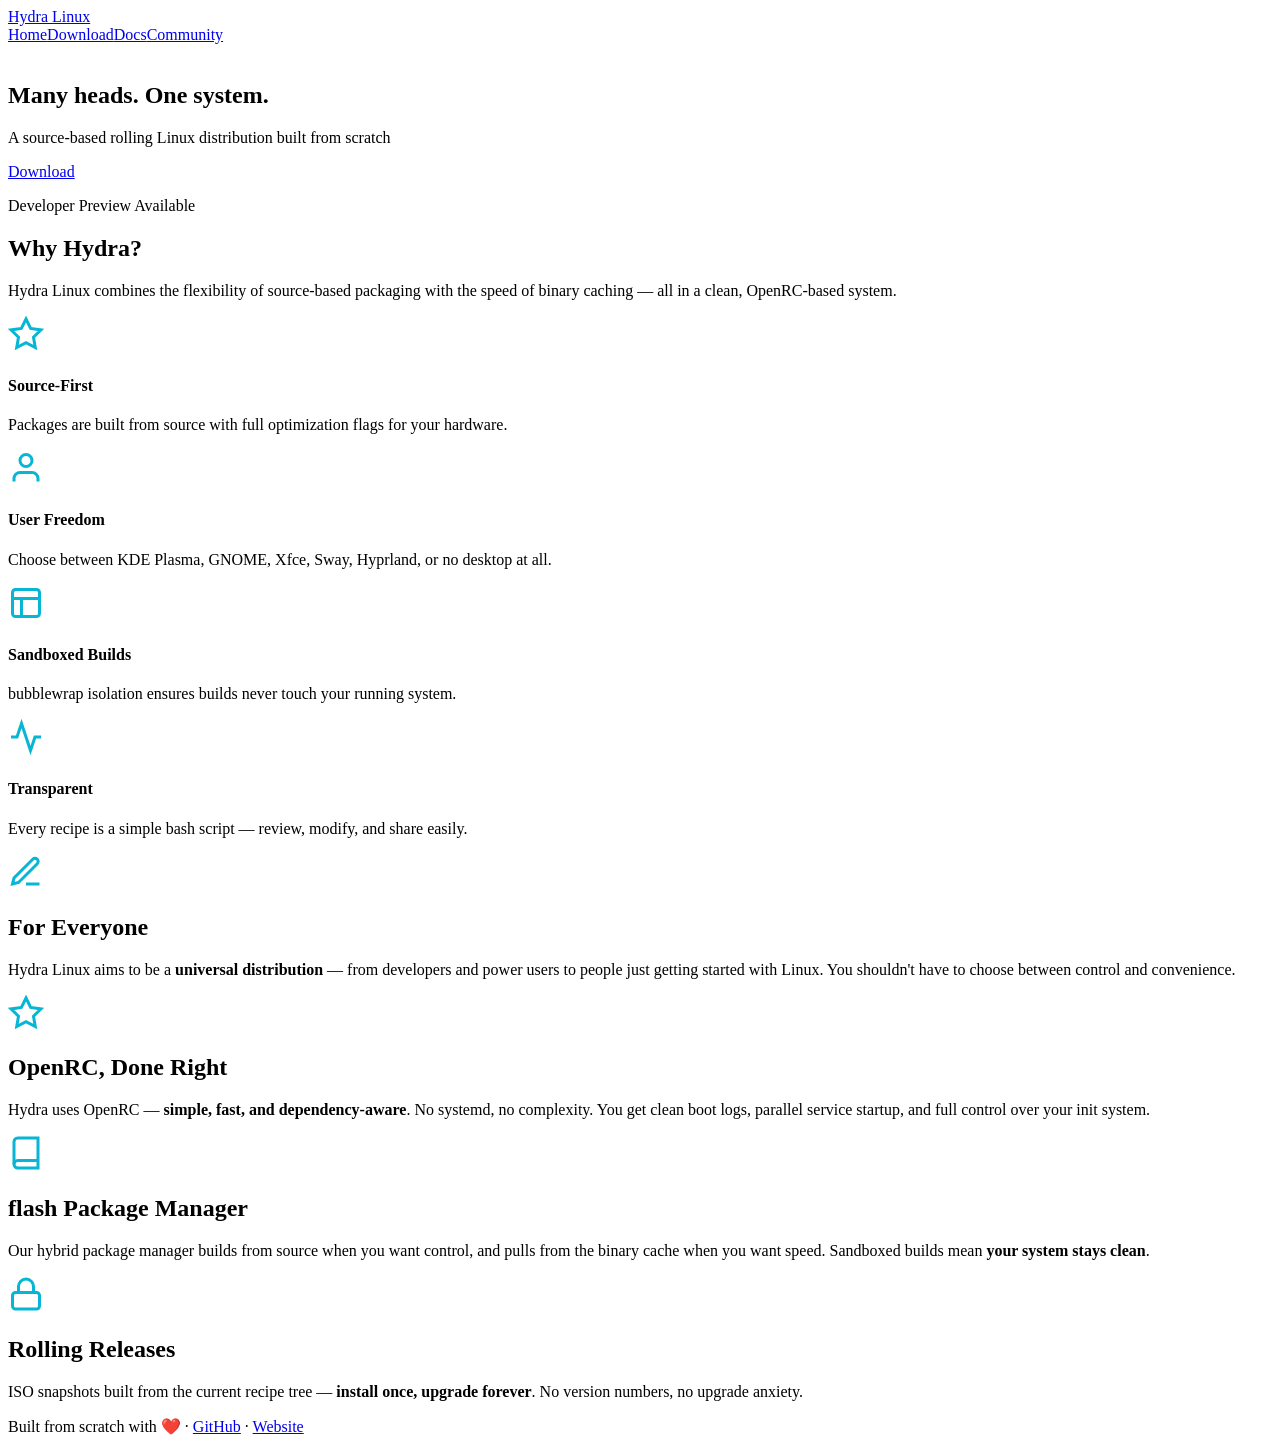
==== commit 8cb55c62: "strona: 2x2 grid w philosophy, about-grid dla feature cards - philosophy: 4 bloki w grid 2x2 zamiast" ====
--- a/docs/index.html
+++ b/docs/index.html
@@ -22,54 +22,55 @@
 <p class="release-info">Developer Preview Available</p>
 </div></section>
 
-<section class="philosophy"><div class="philosophy-inner">
+<section class="about"><div class="about-inner">
+<h2>Why Hydra?</h2>
+<p class="about-lede">Hydra Linux combines the flexibility of source-based packaging with the speed of binary caching — all in a clean, OpenRC-based system.</p>
+<div class="about-grid">
+<div class="about-item">
+<svg xmlns="http://www.w3.org/2000/svg" width="36" height="36" viewBox="0 0 24 24" fill="none" stroke="#06b6d4" stroke-width="2"><polygon points="12 2 15.09 8.26 22 9.27 17 14.14 18.18 21.02 12 17.77 5.82 21.02 7 14.14 2 9.27 8.91 8.26 12 2"/></svg>
+<h4>Source-First</h4>
+<p>Packages are built from source with full optimization flags for your hardware.</p>
+</div>
+<div class="about-item">
+<svg xmlns="http://www.w3.org/2000/svg" width="36" height="36" viewBox="0 0 24 24" fill="none" stroke="#06b6d4" stroke-width="2"><path d="M20 21v-2a4 4 0 0 0-4-4H8a4 4 0 0 0-4 4v2"/><circle cx="12" cy="7" r="4"/></svg>
+<h4>User Freedom</h4>
+<p>Choose between KDE Plasma, GNOME, Xfce, Sway, Hyprland, or no desktop at all.</p>
+</div>
+<div class="about-item">
+<svg xmlns="http://www.w3.org/2000/svg" width="36" height="36" viewBox="0 0 24 24" fill="none" stroke="#06b6d4" stroke-width="2"><rect x="3" y="3" width="18" height="18" rx="2" ry="2"/><line x1="3" y1="9" x2="21" y2="9"/><line x1="9" y1="21" x2="9" y2="9"/></svg>
+<h4>Sandboxed Builds</h4>
+<p>bubblewrap isolation ensures builds never touch your running system.</p>
+</div>
+<div class="about-item">
+<svg xmlns="http://www.w3.org/2000/svg" width="36" height="36" viewBox="0 0 24 24" fill="none" stroke="#06b6d4" stroke-width="2"><polyline points="22 12 18 12 15 21 9 3 6 12 2 12"/></svg>
+<h4>Transparent</h4>
+<p>Every recipe is a simple bash script — review, modify, and share easily.</p>
+</div>
+</div>
+</div></section>
+
+<section class="philosophy"><div class="philosophy-grid">
 <div class="philosophy-block">
-<svg xmlns="http://www.w3.org/2000/svg" width="48" height="48" viewBox="0 0 24 24" fill="none" stroke="#3b82f6" stroke-width="2" stroke-linecap="round" stroke-linejoin="round"><path d="M12 20h9"/><path d="M16.5 3.5a2.121 2.121 0 0 1 3 3L7 19l-4 1 1-4L16.5 3.5z"/></svg>
+<svg xmlns="http://www.w3.org/2000/svg" width="36" height="36" viewBox="0 0 24 24" fill="none" stroke="#06b6d4" stroke-width="2"><path d="M12 20h9"/><path d="M16.5 3.5a2.121 2.121 0 0 1 3 3L7 19l-4 1 1-4L16.5 3.5z"/></svg>
 <h2>For Everyone</h2>
 <p>Hydra Linux aims to be a <strong>universal distribution</strong> — from developers and power users to people just getting started with Linux. You shouldn't have to choose between control and convenience.</p>
 </div>
 <div class="philosophy-block">
-<svg xmlns="http://www.w3.org/2000/svg" width="48" height="48" viewBox="0 0 24 24" fill="none" stroke="#10b981" stroke-width="2" stroke-linecap="round" stroke-linejoin="round"><polygon points="12 2 15.09 8.26 22 9.27 17 14.14 18.18 21.02 12 17.77 5.82 21.02 7 14.14 2 9.27 8.91 8.26 12 2"/></svg>
+<svg xmlns="http://www.w3.org/2000/svg" width="36" height="36" viewBox="0 0 24 24" fill="none" stroke="#06b6d4" stroke-width="2"><polygon points="12 2 15.09 8.26 22 9.27 17 14.14 18.18 21.02 12 17.77 5.82 21.02 7 14.14 2 9.27 8.91 8.26 12 2"/></svg>
 <h2>OpenRC, Done Right</h2>
 <p>Hydra uses OpenRC — <strong>simple, fast, and dependency-aware</strong>. No systemd, no complexity. You get clean boot logs, parallel service startup, and full control over your init system.</p>
 </div>
 <div class="philosophy-block">
-<svg xmlns="http://www.w3.org/2000/svg" width="48" height="48" viewBox="0 0 24 24" fill="none" stroke="#8b5cf6" stroke-width="2" stroke-linecap="round" stroke-linejoin="round"><path d="M4 19.5A2.5 2.5 0 0 1 6.5 17H20"/><path d="M6.5 2H20v20H6.5A2.5 2.5 0 0 1 4 19.5v-15A2.5 2.5 0 0 1 6.5 2z"/></svg>
+<svg xmlns="http://www.w3.org/2000/svg" width="36" height="36" viewBox="0 0 24 24" fill="none" stroke="#06b6d4" stroke-width="2"><path d="M4 19.5A2.5 2.5 0 0 1 6.5 17H20"/><path d="M6.5 2H20v20H6.5A2.5 2.5 0 0 1 4 19.5v-15A2.5 2.5 0 0 1 6.5 2z"/></svg>
 <h2>flash Package Manager</h2>
 <p>Our hybrid package manager builds from source when you want control, and pulls from the binary cache when you want speed. Sandboxed builds mean <strong>your system stays clean</strong>.</p>
 </div>
 <div class="philosophy-block">
-<svg xmlns="http://www.w3.org/2000/svg" width="48" height="48" viewBox="0 0 24 24" fill="none" stroke="#f59e0b" stroke-width="2" stroke-linecap="round" stroke-linejoin="round"><rect x="3" y="11" width="18" height="11" rx="2" ry="2"/><path d="M7 11V7a5 5 0 0 1 10 0v4"/></svg>
+<svg xmlns="http://www.w3.org/2000/svg" width="36" height="36" viewBox="0 0 24 24" fill="none" stroke="#06b6d4" stroke-width="2"><rect x="3" y="11" width="18" height="11" rx="2" ry="2"/><path d="M7 11V7a5 5 0 0 1 10 0v4"/></svg>
 <h2>Rolling Releases</h2>
 <p>ISO snapshots built from the current recipe tree — <strong>install once, upgrade forever</strong>. No version numbers, no upgrade anxiety.</p>
 </div>
 </div></section>
 
-<section class="features"><div class="features-inner">
-<h2>Why Hydra?</h2>
-<div class="features-grid">
-<div class="feature-card">
-  <svg xmlns="http://www.w3.org/2000/svg" width="36" height="36" viewBox="0 0 24 24" fill="none" stroke="#3b82f6" stroke-width="2"><polygon points="12 2 15.09 8.26 22 9.27 17 14.14 18.18 21.02 12 17.77 5.82 21.02 7 14.14 2 9.27 8.91 8.26 12 2"/></svg>
-  <h3>Source-First</h3>
-  <p>Packages are built from source with full optimization flags for your hardware.</p>
-</div>
-<div class="feature-card">
-  <svg xmlns="http://www.w3.org/2000/svg" width="36" height="36" viewBox="0 0 24 24" fill="none" stroke="#10b981" stroke-width="2"><path d="M20 21v-2a4 4 0 0 0-4-4H8a4 4 0 0 0-4 4v2"/><circle cx="12" cy="7" r="4"/></svg>
-  <h3>User Freedom</h3>
-  <p>Choose between KDE Plasma, GNOME, Xfce, Sway, Hyprland, or no desktop at all.</p>
-</div>
-<div class="feature-card">
-  <svg xmlns="http://www.w3.org/2000/svg" width="36" height="36" viewBox="0 0 24 24" fill="none" stroke="#8b5cf6" stroke-width="2"><rect x="3" y="3" width="18" height="18" rx="2" ry="2"/><line x1="3" y1="9" x2="21" y2="9"/><line x1="9" y1="21" x2="9" y2="9"/></svg>
-  <h3>Sandboxed Builds</h3>
-  <p>bubblewrap isolation ensures builds never touch your running system.</p>
-</div>
-<div class="feature-card">
-  <svg xmlns="http://www.w3.org/2000/svg" width="36" height="36" viewBox="0 0 24 24" fill="none" stroke="#f59e0b" stroke-width="2"><polyline points="22 12 18 12 15 21 9 3 6 12 2 12"/></svg>
-  <h3>Transparent</h3>
-  <p>Every recipe is a simple bash script — review, modify, and share easily.</p>
-</div>
-</div>
-</div></section>
-
 <footer><p>Built from scratch with ❤️ &middot; <a href="https://github.com/Hydra-Linux/hydra-linux">GitHub</a> &middot; <a href="https://hydra-linux.github.io/hydra-linux/">Website</a></p></footer>
 </body></html>
--- a/docs/css/style.css
+++ b/docs/css/style.css
@@ -47,6 +47,7 @@
 /* Philosophy */
 .philosophy { padding: 5rem 2rem; }
 .philosophy-inner { max-width: 900px; margin: 0 auto; display: flex; gap: 2rem; align-items: stretch; }
+.philosophy-grid { max-width: 900px; margin: 0 auto; display: grid; grid-template-columns: repeat(2, 1fr); gap: 1.5rem; }
 .philosophy-block { flex: 1; background: var(--bg2); border: 1px solid var(--border); border-radius: var(--radius); padding: 2.5rem; border-left: 3px solid var(--accent); }
 .philosophy-block h2 { text-align: left; font-size: 1.5rem; margin-bottom: 0.75rem; }
 .philosophy-block p { color: var(--text2); font-size: 0.95rem; line-height: 1.75; }
@@ -142,6 +143,7 @@
   .hero-logo { height: 80px; }
   .nav-links { gap: 1rem; }
   .philosophy-inner { flex-direction: column; }
+  .philosophy-grid { grid-template-columns: 1fr; }
   .about-grid { grid-template-columns: 1fr; }
   .ex-row { grid-template-columns: 1fr 1fr 1fr; font-size: 0.85rem; }
   .doc-links, .community-channels { grid-template-columns: 1fr; }
